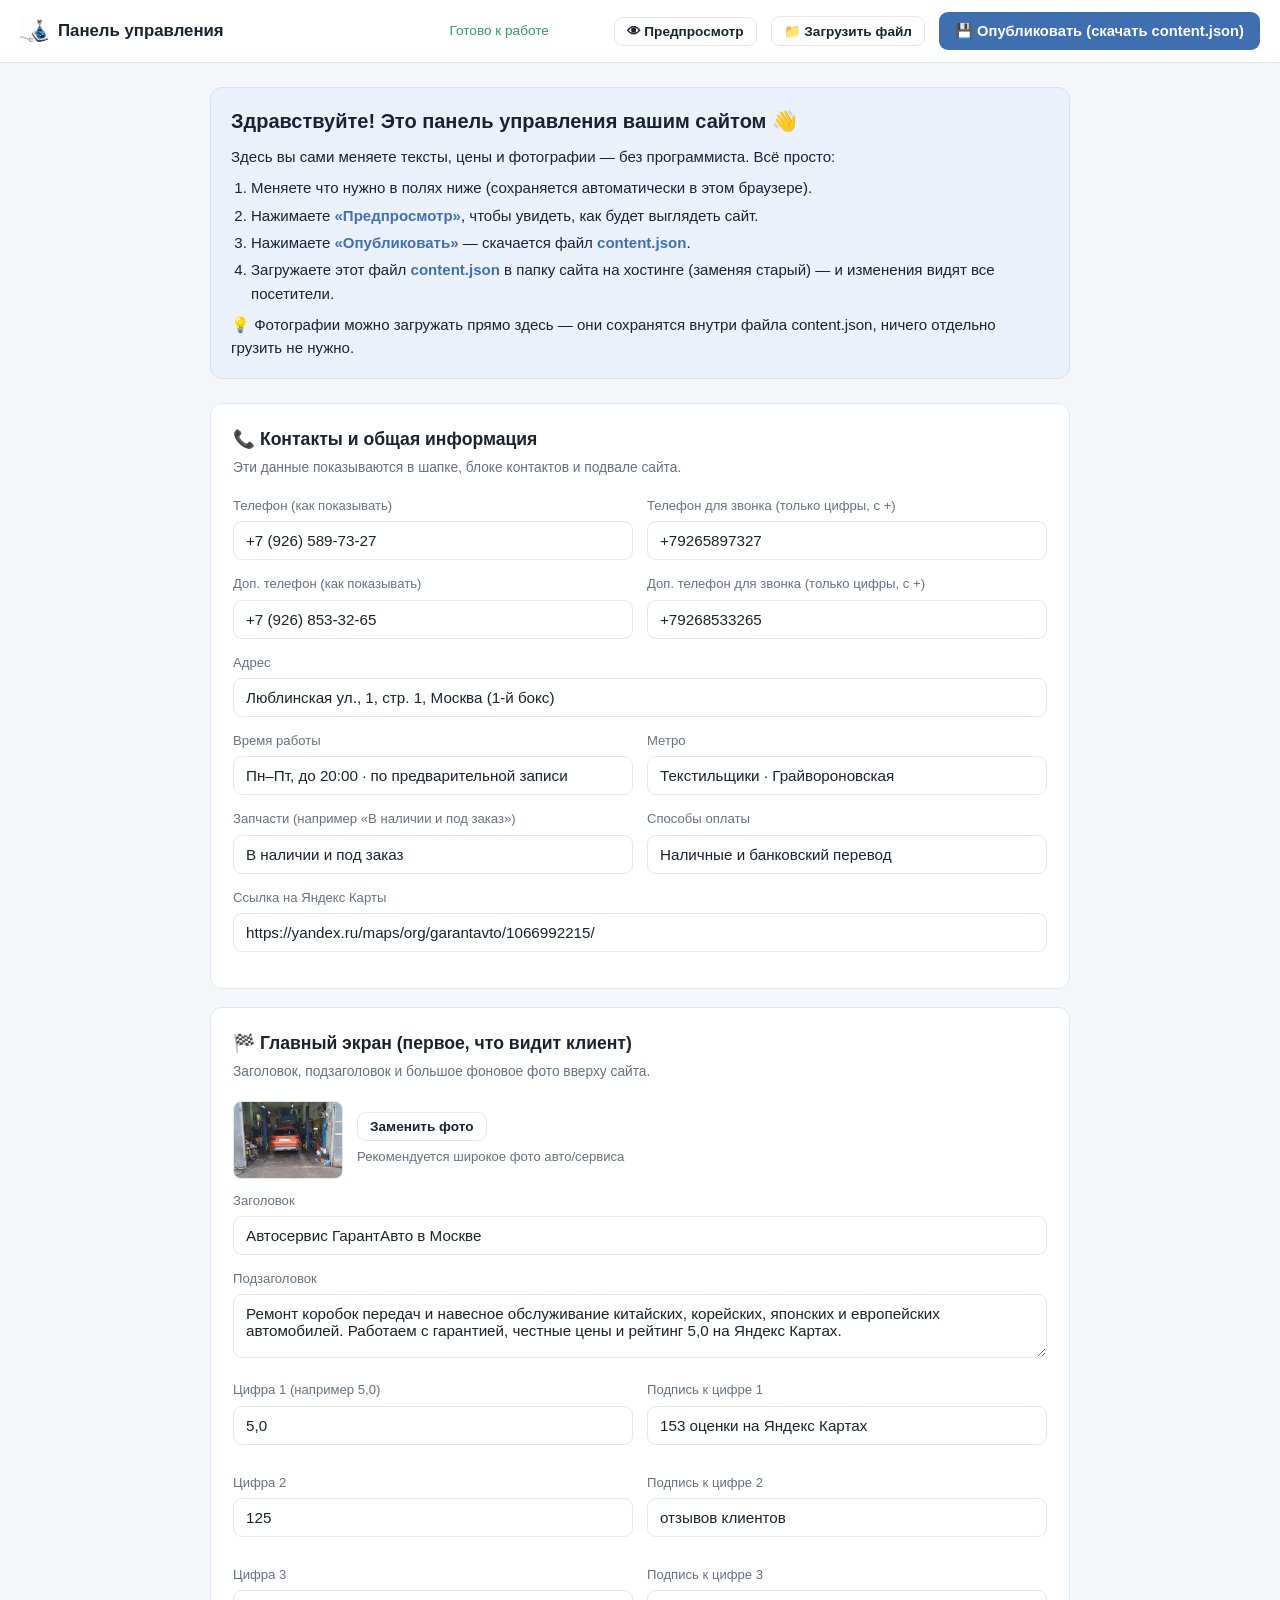
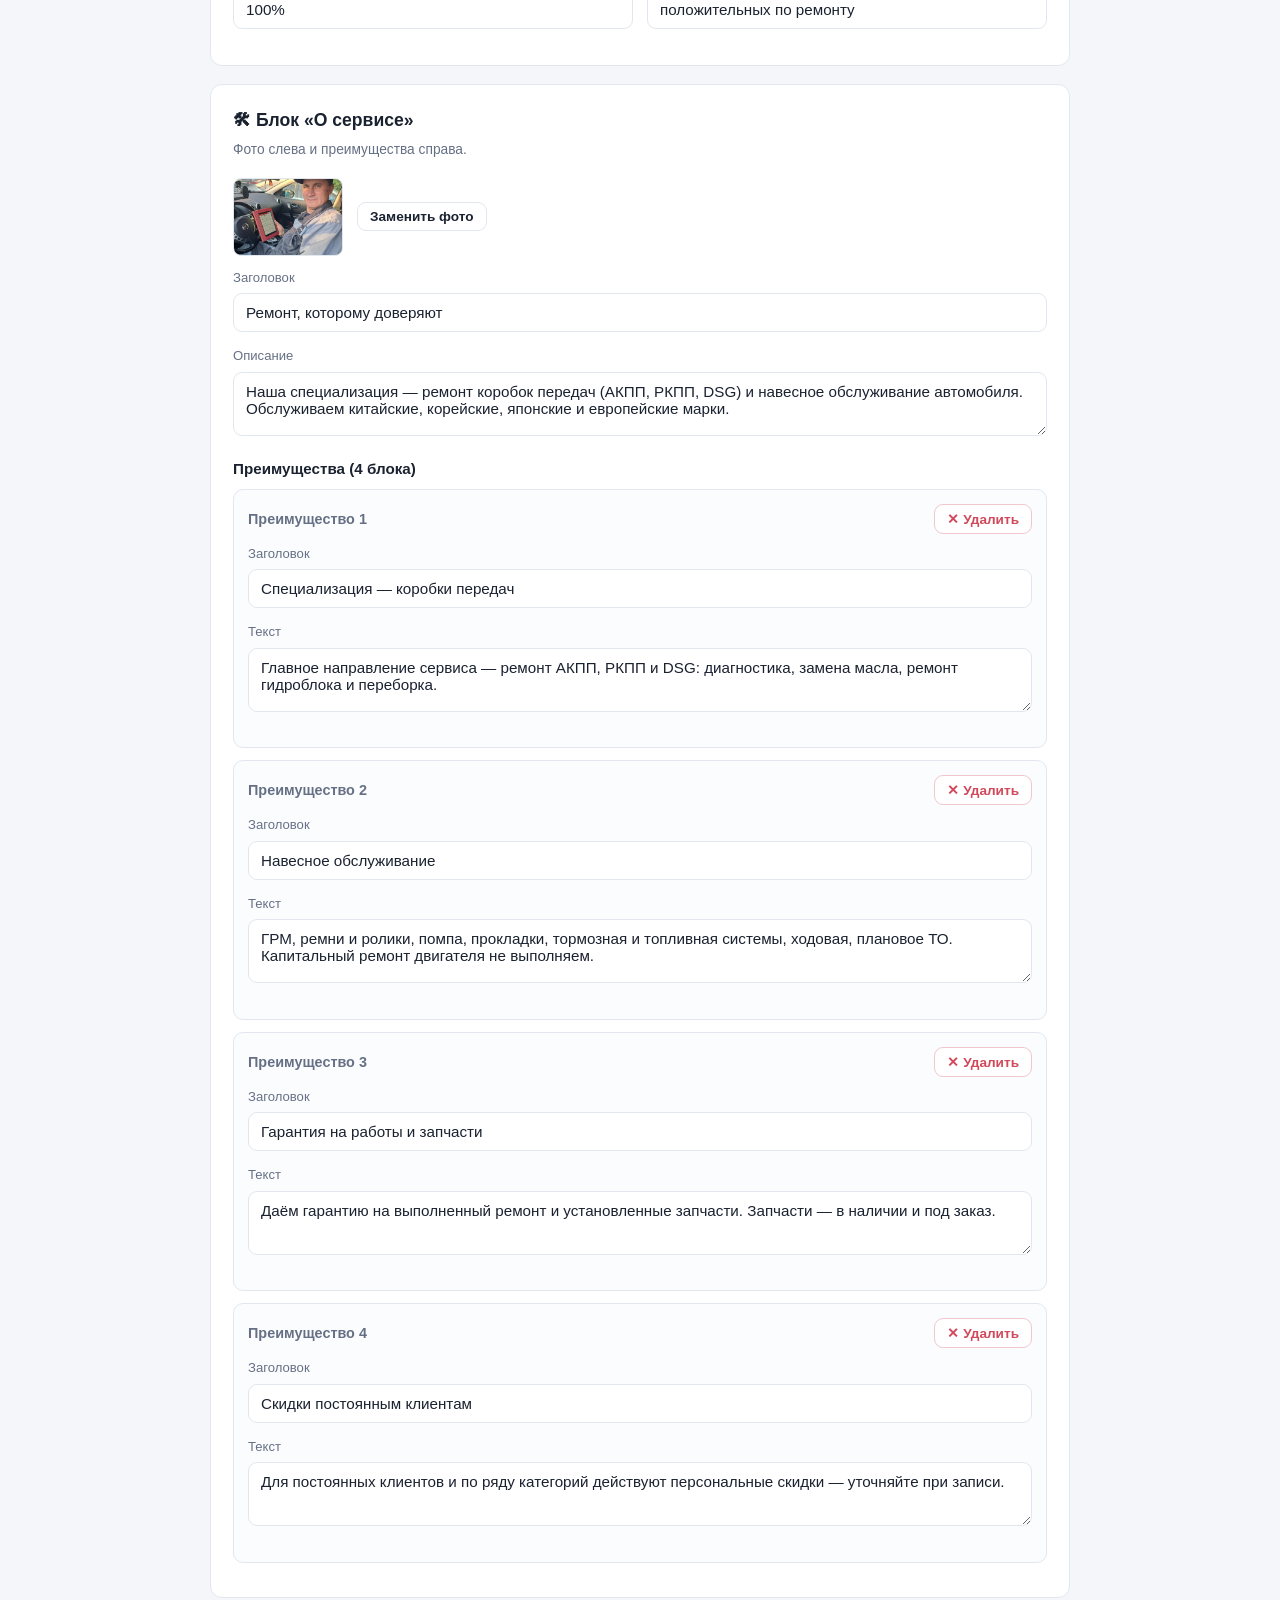
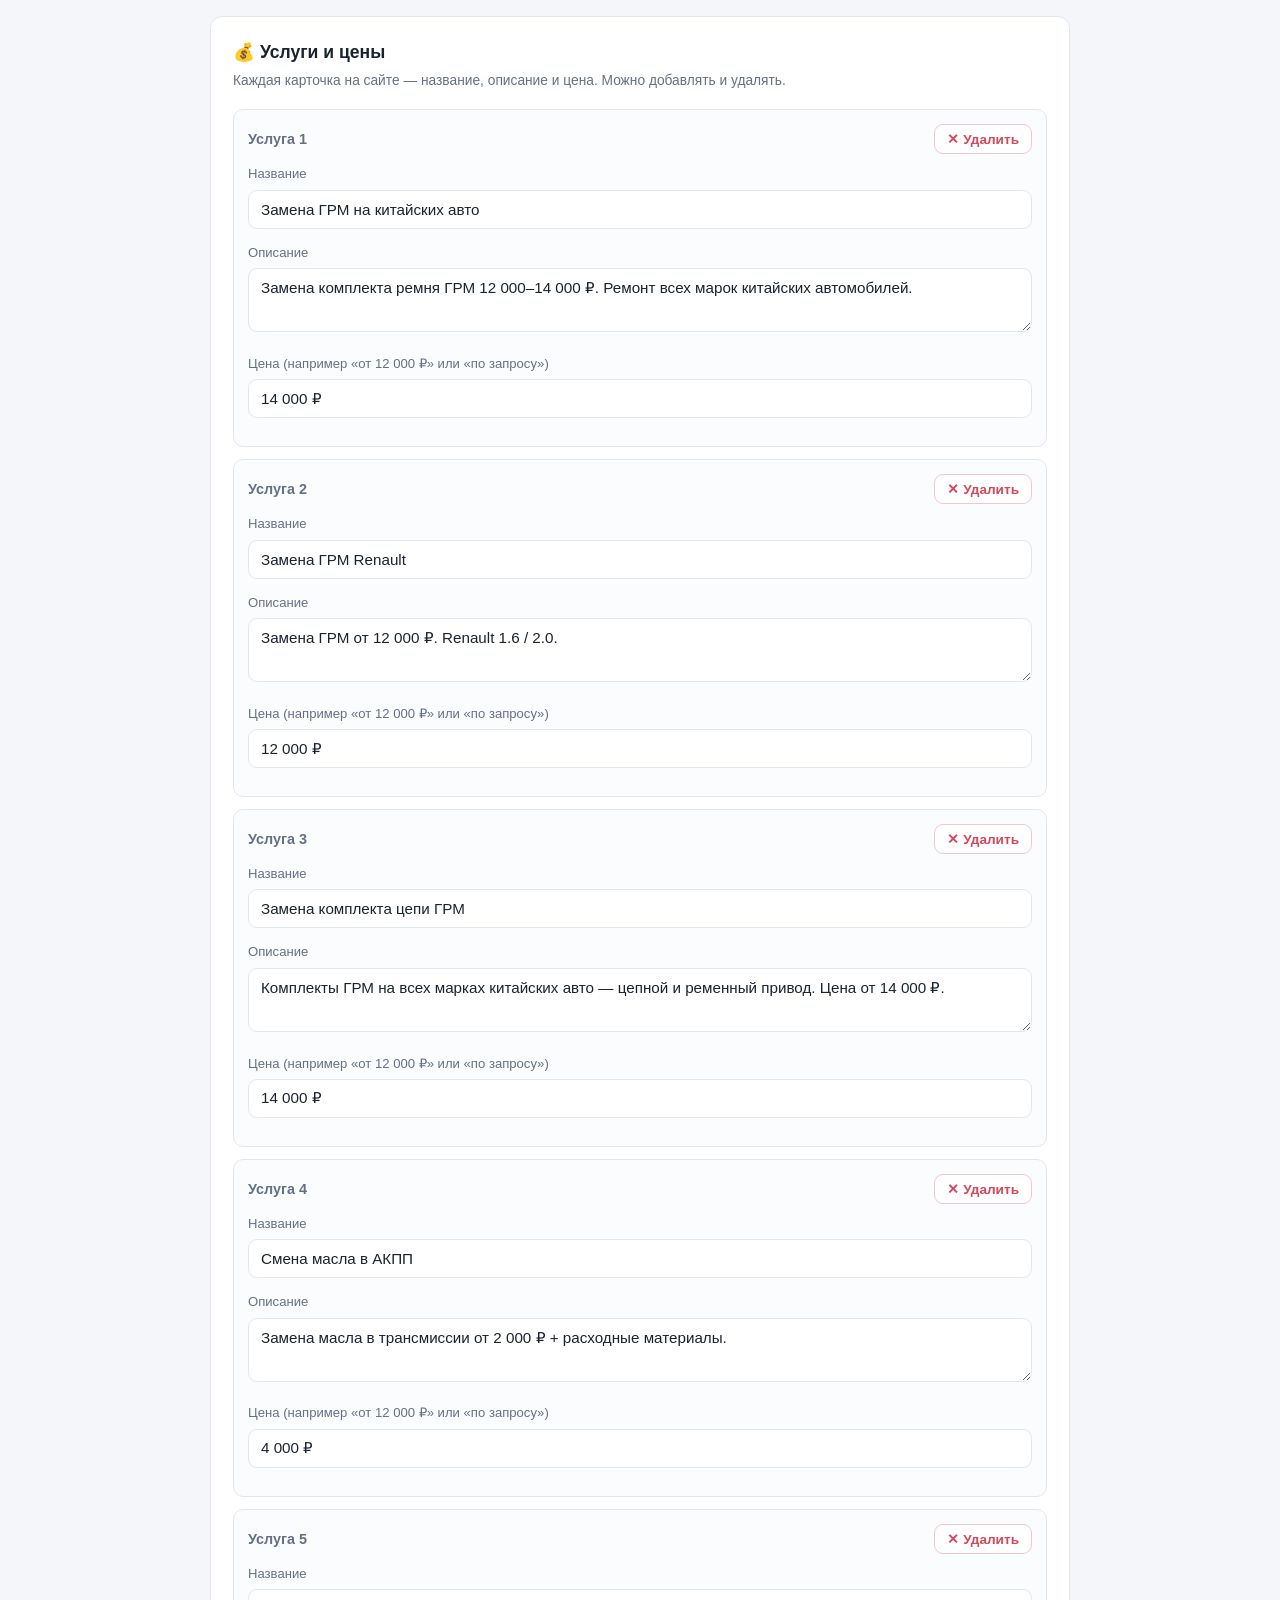
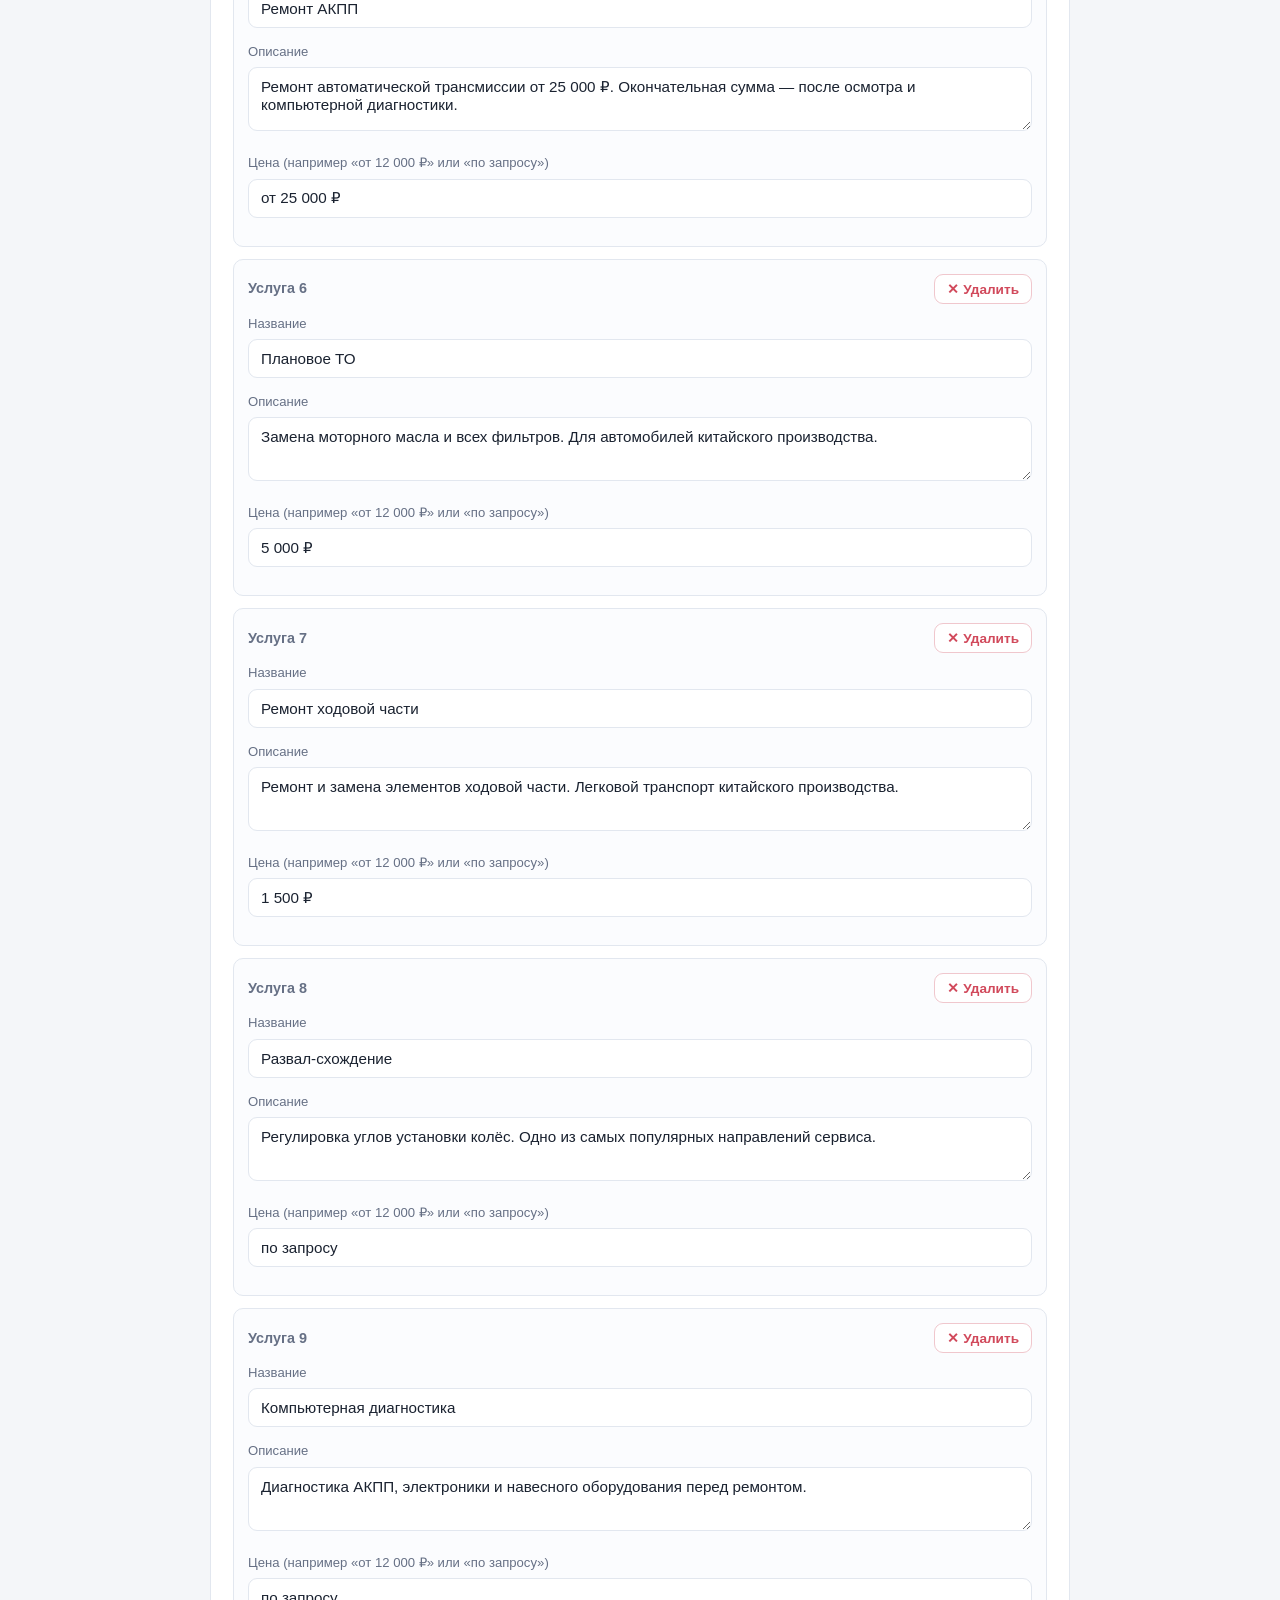
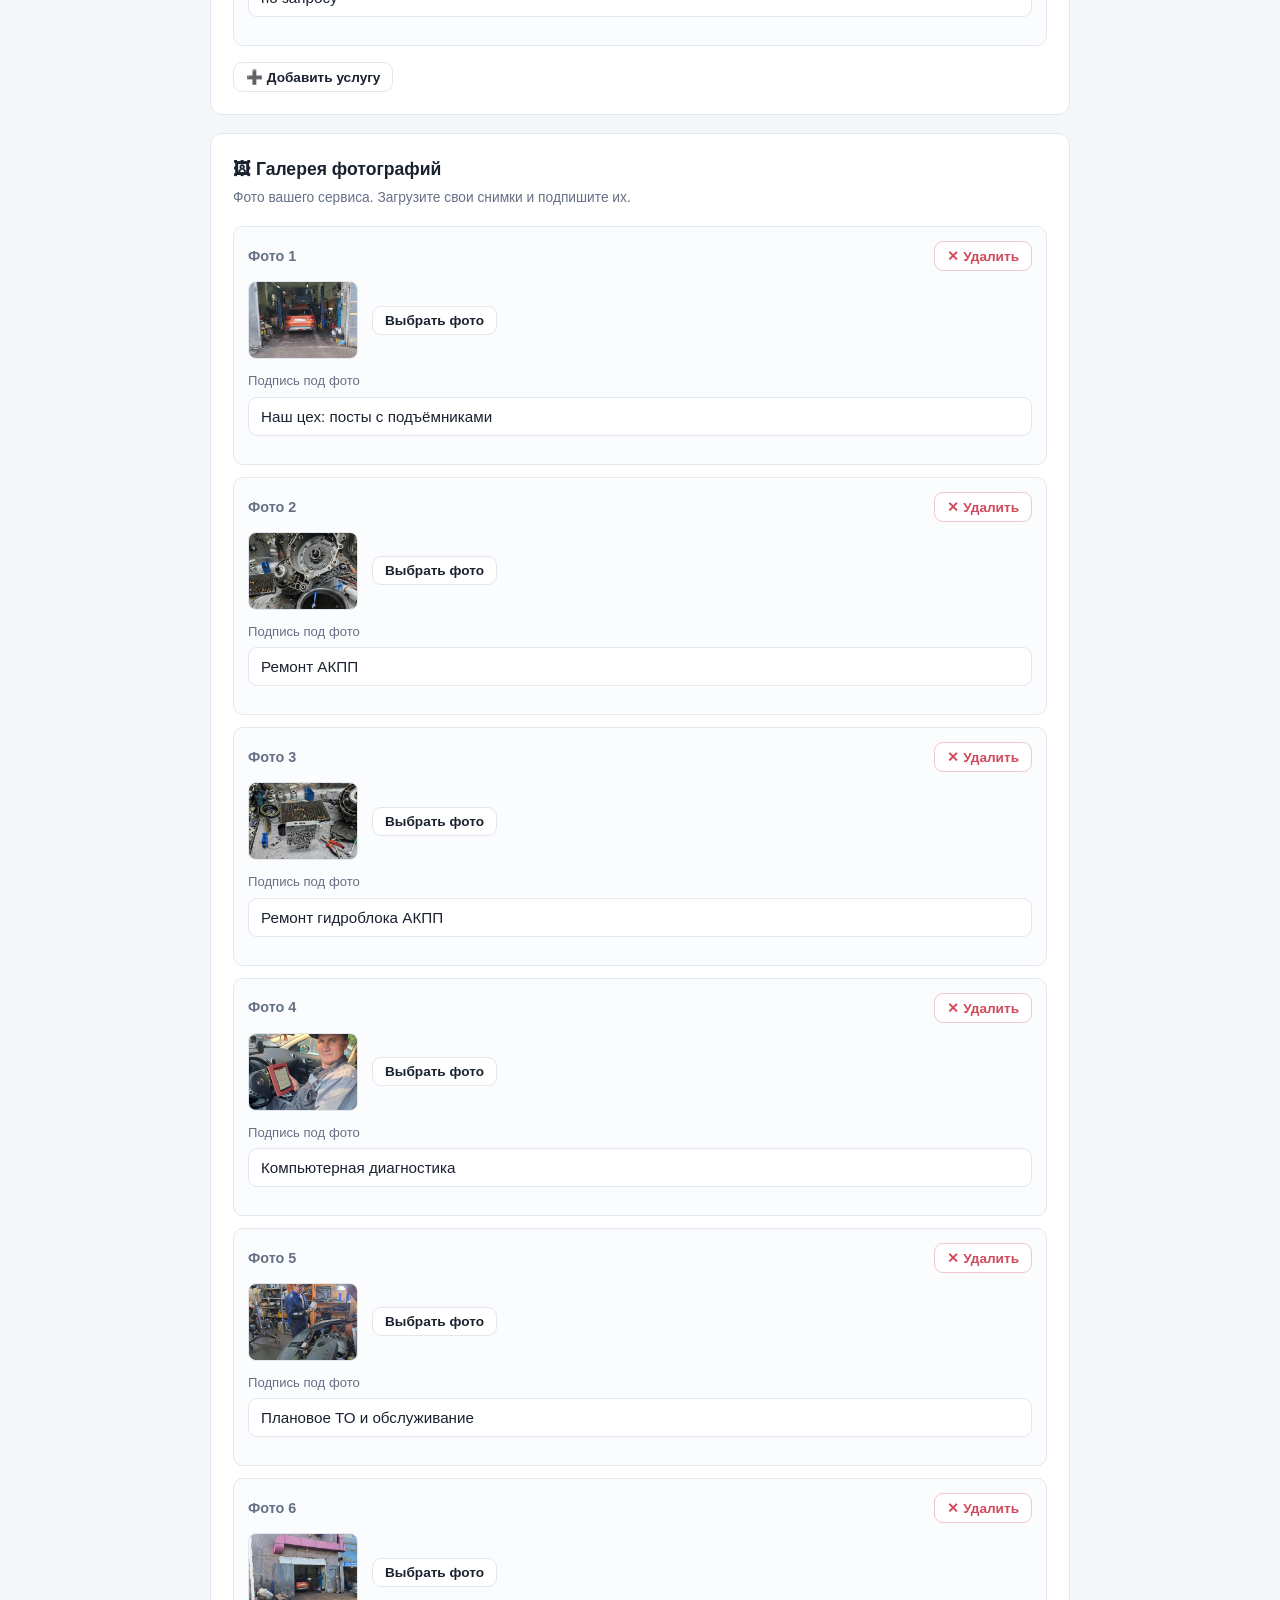
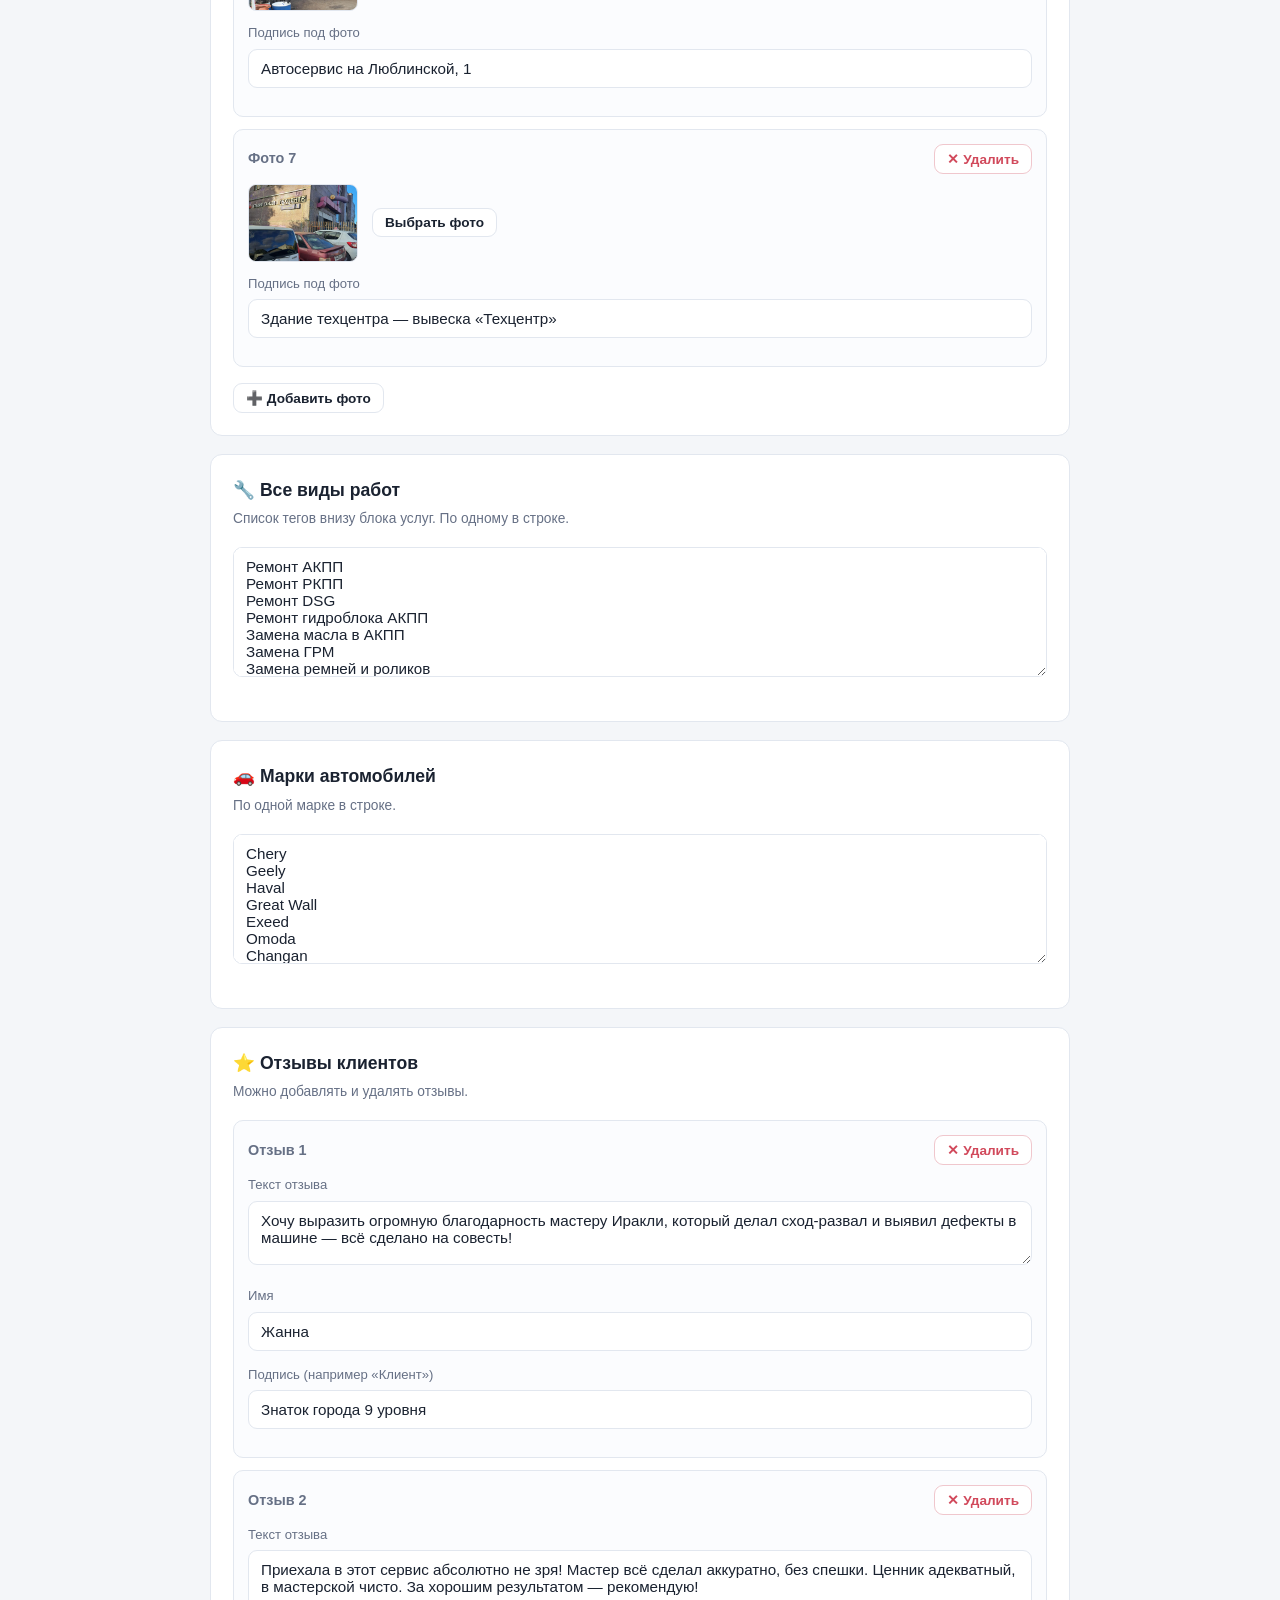
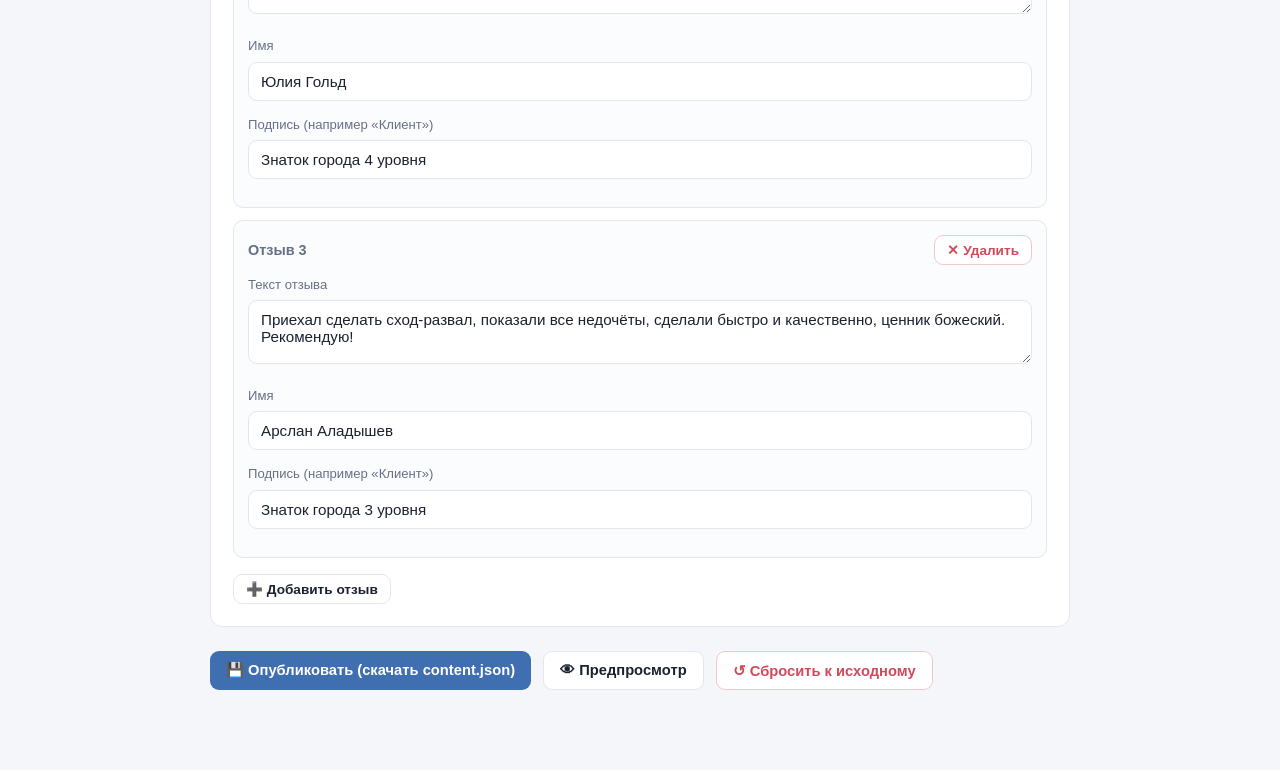
==== admin.html @ 969d85f8 "Initial release: ГарантАвто auto service website Static site for ГарантАвто (Moscow, Люблинская 1). " ====
<!DOCTYPE html>
<html lang="ru">
<head>
  <meta charset="UTF-8" />
  <meta name="viewport" content="width=device-width, initial-scale=1.0" />
  <meta http-equiv="Content-Security-Policy" content="default-src 'self'; img-src 'self' data:; style-src 'self' https://fonts.googleapis.com 'unsafe-inline'; font-src 'self' https://fonts.gstatic.com; script-src 'self'; connect-src 'self'; base-uri 'self'; object-src 'none'" />
  <meta name="referrer" content="strict-origin-when-cross-origin" />
  <meta name="robots" content="noindex, nofollow" />
  <title>Панель управления сайтом — ГарантАвто</title>
  <link rel="icon" type="image/jpeg" href="assets/logo.jpg" />
  <link rel="preconnect" href="https://fonts.googleapis.com" />
  <link rel="preconnect" href="https://fonts.gstatic.com" crossorigin />
  <link href="https://fonts.googleapis.com/css2?family=Inter:wght@400;500;600;700;800&display=swap" rel="stylesheet" />
  <style>
    :root {
      --bg: #f4f6f9; --panel: #ffffff; --line: #e2e7ef; --text: #1a2230;
      --dim: #667085; --accent: #3f6fb0; --accent-hov: #345c93; --green: #2f9e5c;
      --red: #d1495b; --radius: 12px; --font: "Inter", -apple-system, sans-serif;
    }
    * { box-sizing: border-box; margin: 0; padding: 0; }
    body { font-family: var(--font); background: var(--bg); color: var(--text); line-height: 1.55; }
    a { color: var(--accent); }

    /* Верхняя панель */
    .topbar {
      position: sticky; top: 0; z-index: 50; background: #fff; border-bottom: 1px solid var(--line);
      padding: 12px 20px; display: flex; align-items: center; gap: 14px; flex-wrap: wrap;
    }
    .topbar .brand { font-weight: 800; font-size: 1.05rem; display: flex; align-items: center; gap: 8px; margin-right: auto; }
    .topbar .brand .m { width: 30px; height: 30px; border-radius: 8px; background: var(--accent); color: #fff; display: grid; place-items: center; font-size: 0.8rem; font-weight: 800; }
    .status { font-size: 0.85rem; color: var(--dim); min-width: 150px; }
    .status.saved { color: var(--green); }

    .btn { border: none; border-radius: 9px; padding: 10px 16px; font-weight: 600; font-size: 0.92rem; cursor: pointer; font-family: var(--font); transition: all .15s; }
    .btn-primary { background: var(--accent); color: #fff; }
    .btn-primary:hover { background: var(--accent-hov); }
    .btn-line { background: #fff; border: 1px solid var(--line); color: var(--text); }
    .btn-line:hover { border-color: var(--accent); color: var(--accent); }
    .btn-danger { background: #fff; border: 1px solid #f0c7cd; color: var(--red); }
    .btn-danger:hover { background: #fdeef0; }
    .btn-sm { padding: 6px 12px; font-size: 0.85rem; }

    .wrap { max-width: 900px; margin: 0 auto; padding: 24px 20px 80px; }

    .hello { background: #eaf1fb; border: 1px solid #d3e2f7; border-radius: var(--radius); padding: 18px 20px; margin-bottom: 24px; font-size: 0.94rem; }
    .hello h1 { font-size: 1.25rem; margin-bottom: 8px; }
    .hello ol { margin: 8px 0 0 20px; } .hello li { margin-bottom: 4px; }
    .hello b { color: var(--accent); }

    .card { background: var(--panel); border: 1px solid var(--line); border-radius: var(--radius); padding: 22px; margin-bottom: 18px; }
    .card > h2 { font-size: 1.1rem; margin-bottom: 4px; display: flex; align-items: center; gap: 8px; }
    .card > .hint { color: var(--dim); font-size: 0.86rem; margin-bottom: 18px; }

    .grid2 { display: grid; grid-template-columns: 1fr 1fr; gap: 14px; }
    @media (max-width: 640px) { .grid2 { grid-template-columns: 1fr; } .topbar .status { min-width: 0; width: 100%; order: 5; } }

    label.f { display: block; margin-bottom: 14px; }
    label.f > span { display: block; font-size: 0.82rem; color: var(--dim); margin-bottom: 5px; font-weight: 500; }
    input[type=text], input[type=tel], input[type=url], textarea {
      width: 100%; padding: 10px 12px; border: 1px solid var(--line); border-radius: 9px;
      font-family: var(--font); font-size: 0.95rem; color: var(--text); background: #fff;
    }
    input:focus, textarea:focus { outline: none; border-color: var(--accent); }
    textarea { resize: vertical; min-height: 64px; }

    .row-item { border: 1px solid var(--line); border-radius: 10px; padding: 14px; margin-bottom: 12px; background: #fbfcfe; }
    .row-item .row-head { display: flex; justify-content: space-between; align-items: center; margin-bottom: 10px; }
    .row-item .row-head b { font-size: 0.9rem; color: var(--dim); }

    .img-field { display: flex; gap: 14px; align-items: center; margin-bottom: 12px; }
    .img-prev { width: 110px; height: 78px; border-radius: 8px; object-fit: cover; border: 1px solid var(--line); background: #eef1f6; flex-shrink: 0; }
    .img-field .file-btn { position: relative; overflow: hidden; }
    .img-field input[type=file] { position: absolute; inset: 0; opacity: 0; cursor: pointer; }

    .add-btn { margin-top: 4px; }
    .chips-hint { font-size: 0.82rem; color: var(--dim); margin-top: 6px; }
    .save-toast {
      position: fixed; bottom: 20px; left: 50%; transform: translateX(-50%) translateY(20px);
      background: var(--text); color: #fff; padding: 12px 22px; border-radius: 10px; font-size: 0.9rem;
      opacity: 0; pointer-events: none; transition: all .25s; z-index: 100;
    }
    .save-toast.show { opacity: 1; transform: translateX(-50%) translateY(0); }
  </style>
</head>
<body>
  <div class="topbar">
    <div class="brand"><img class="m" src="assets/logo.jpg" alt="ГарантАвто" style="object-fit:cover;background:#fff" /> Панель управления</div>
    <div class="status" id="status">Загрузка…</div>
    <button class="btn btn-line btn-sm" id="btnPreview">👁 Предпросмотр</button>
    <button class="btn btn-line btn-sm" id="btnImport">📁 Загрузить файл</button>
    <input type="file" id="importFile" accept="application/json,.json" hidden />
    <button class="btn btn-primary" id="btnPublish">💾 Опубликовать (скачать content.json)</button>
  </div>

  <div class="wrap">
    <div class="hello">
      <h1>Здравствуйте! Это панель управления вашим сайтом 👋</h1>
      <p>Здесь вы сами меняете тексты, цены и фотографии — без программиста. Всё просто:</p>
      <ol>
        <li>Меняете что нужно в полях ниже (сохраняется автоматически в этом браузере).</li>
        <li>Нажимаете <b>«Предпросмотр»</b>, чтобы увидеть, как будет выглядеть сайт.</li>
        <li>Нажимаете <b>«Опубликовать»</b> — скачается файл <b>content.json</b>.</li>
        <li>Загружаете этот файл <b>content.json</b> в папку сайта на хостинге (заменяя старый) — и изменения видят все посетители.</li>
      </ol>
      <p style="margin-top:8px">💡 Фотографии можно загружать прямо здесь — они сохранятся внутри файла content.json, ничего отдельно грузить не нужно.</p>
    </div>

    <!-- Контакты -->
    <div class="card">
      <h2>📞 Контакты и общая информация</h2>
      <p class="hint">Эти данные показываются в шапке, блоке контактов и подвале сайта.</p>
      <div class="grid2">
        <label class="f"><span>Телефон (как показывать)</span><input type="text" data-path="business.phone" /></label>
        <label class="f"><span>Телефон для звонка (только цифры, с +)</span><input type="tel" data-path="business.phoneRaw" /></label>
      </div>
      <div class="grid2">
        <label class="f"><span>Доп. телефон (как показывать)</span><input type="text" data-path="business.phone2" /></label>
        <label class="f"><span>Доп. телефон для звонка (только цифры, с +)</span><input type="tel" data-path="business.phone2Raw" /></label>
      </div>
      <label class="f"><span>Адрес</span><input type="text" data-path="business.address" /></label>
      <div class="grid2">
        <label class="f"><span>Время работы</span><input type="text" data-path="business.hours" /></label>
        <label class="f"><span>Метро</span><input type="text" data-path="business.metro" /></label>
      </div>
      <div class="grid2">
        <label class="f"><span>Запчасти (например «В наличии и под заказ»)</span><input type="text" data-path="business.parts" /></label>
        <label class="f"><span>Способы оплаты</span><input type="text" data-path="business.payment" /></label>
      </div>
      <label class="f"><span>Ссылка на Яндекс Карты</span><input type="url" data-path="business.yandexUrl" /></label>
    </div>

    <!-- Главный экран -->
    <div class="card">
      <h2>🏁 Главный экран (первое, что видит клиент)</h2>
      <p class="hint">Заголовок, подзаголовок и большое фоновое фото вверху сайта.</p>
      <div class="img-field">
        <img class="img-prev" id="prev_hero" alt="фон" />
        <div>
          <button class="btn btn-line btn-sm file-btn">Заменить фото
            <input type="file" accept="image/*" data-img="hero.image" />
          </button>
          <div class="chips-hint">Рекомендуется широкое фото авто/сервиса</div>
        </div>
      </div>
      <label class="f"><span>Заголовок</span><input type="text" data-path="hero.title" /></label>
      <label class="f"><span>Подзаголовок</span><textarea data-path="hero.lead"></textarea></label>
      <div class="grid2">
        <label class="f"><span>Цифра 1 (например 5,0)</span><input type="text" data-path="hero.stat1num" /></label>
        <label class="f"><span>Подпись к цифре 1</span><input type="text" data-path="hero.stat1lbl" /></label>
        <label class="f"><span>Цифра 2</span><input type="text" data-path="hero.stat2num" /></label>
        <label class="f"><span>Подпись к цифре 2</span><input type="text" data-path="hero.stat2lbl" /></label>
        <label class="f"><span>Цифра 3</span><input type="text" data-path="hero.stat3num" /></label>
        <label class="f"><span>Подпись к цифре 3</span><input type="text" data-path="hero.stat3lbl" /></label>
      </div>
    </div>

    <!-- О сервисе -->
    <div class="card">
      <h2>🛠 Блок «О сервисе»</h2>
      <p class="hint">Фото слева и преимущества справа.</p>
      <div class="img-field">
        <img class="img-prev" id="prev_about" alt="о сервисе" />
        <div>
          <button class="btn btn-line btn-sm file-btn">Заменить фото
            <input type="file" accept="image/*" data-img="about.image" />
          </button>
        </div>
      </div>
      <label class="f"><span>Заголовок</span><input type="text" data-path="about.title" /></label>
      <label class="f"><span>Описание</span><textarea data-path="about.subtitle"></textarea></label>
      <h3 style="font-size:0.95rem;margin:14px 0 8px">Преимущества (4 блока)</h3>
      <div id="featuresList"></div>
    </div>

    <!-- Услуги и цены -->
    <div class="card">
      <h2>💰 Услуги и цены</h2>
      <p class="hint">Каждая карточка на сайте — название, описание и цена. Можно добавлять и удалять.</p>
      <div id="servicesList"></div>
      <button class="btn btn-line btn-sm add-btn" id="addService">➕ Добавить услугу</button>
    </div>

    <!-- Галерея -->
    <div class="card">
      <h2>🖼 Галерея фотографий</h2>
      <p class="hint">Фото вашего сервиса. Загрузите свои снимки и подпишите их.</p>
      <div id="galleryList"></div>
      <button class="btn btn-line btn-sm add-btn" id="addGallery">➕ Добавить фото</button>
    </div>

    <!-- Виды работ -->
    <div class="card">
      <h2>🔧 Все виды работ</h2>
      <p class="hint">Список тегов внизу блока услуг. По одному в строке.</p>
      <label class="f"><textarea id="worksArea" style="min-height:130px"></textarea></label>
    </div>

    <!-- Марки -->
    <div class="card">
      <h2>🚗 Марки автомобилей</h2>
      <p class="hint">По одной марке в строке.</p>
      <label class="f"><textarea id="brandsArea" style="min-height:130px"></textarea></label>
    </div>

    <!-- Отзывы -->
    <div class="card">
      <h2>⭐ Отзывы клиентов</h2>
      <p class="hint">Можно добавлять и удалять отзывы.</p>
      <div id="reviewsList"></div>
      <button class="btn btn-line btn-sm add-btn" id="addReview">➕ Добавить отзыв</button>
    </div>

    <div style="display:flex;gap:12px;flex-wrap:wrap;margin-top:24px">
      <button class="btn btn-primary" id="btnPublish2">💾 Опубликовать (скачать content.json)</button>
      <button class="btn btn-line" id="btnPreview2">👁 Предпросмотр</button>
      <button class="btn btn-danger" id="btnReset">↺ Сбросить к исходному</button>
    </div>
  </div>

  <div class="save-toast" id="toast">Сохранено</div>

  <script src="js/content.js"></script>
  <script src="js/admin.js"></script>
</body>
</html>
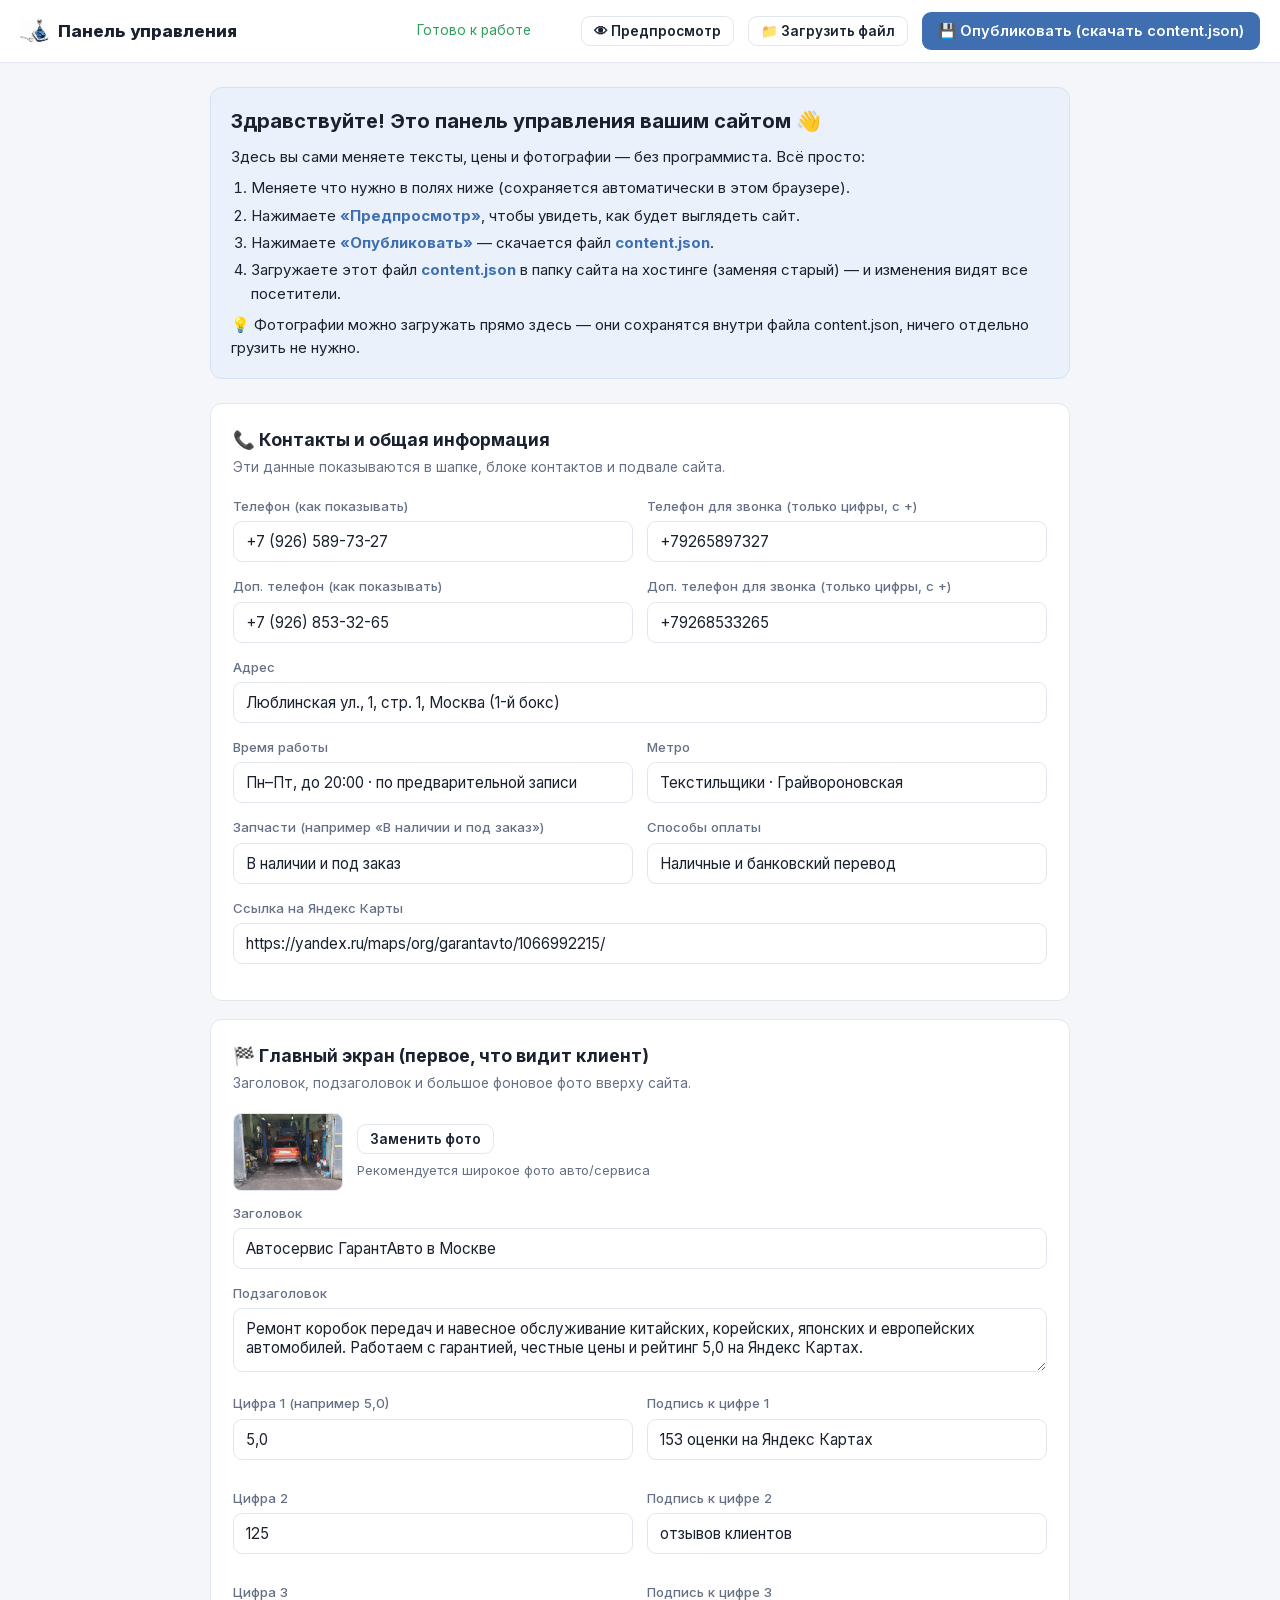
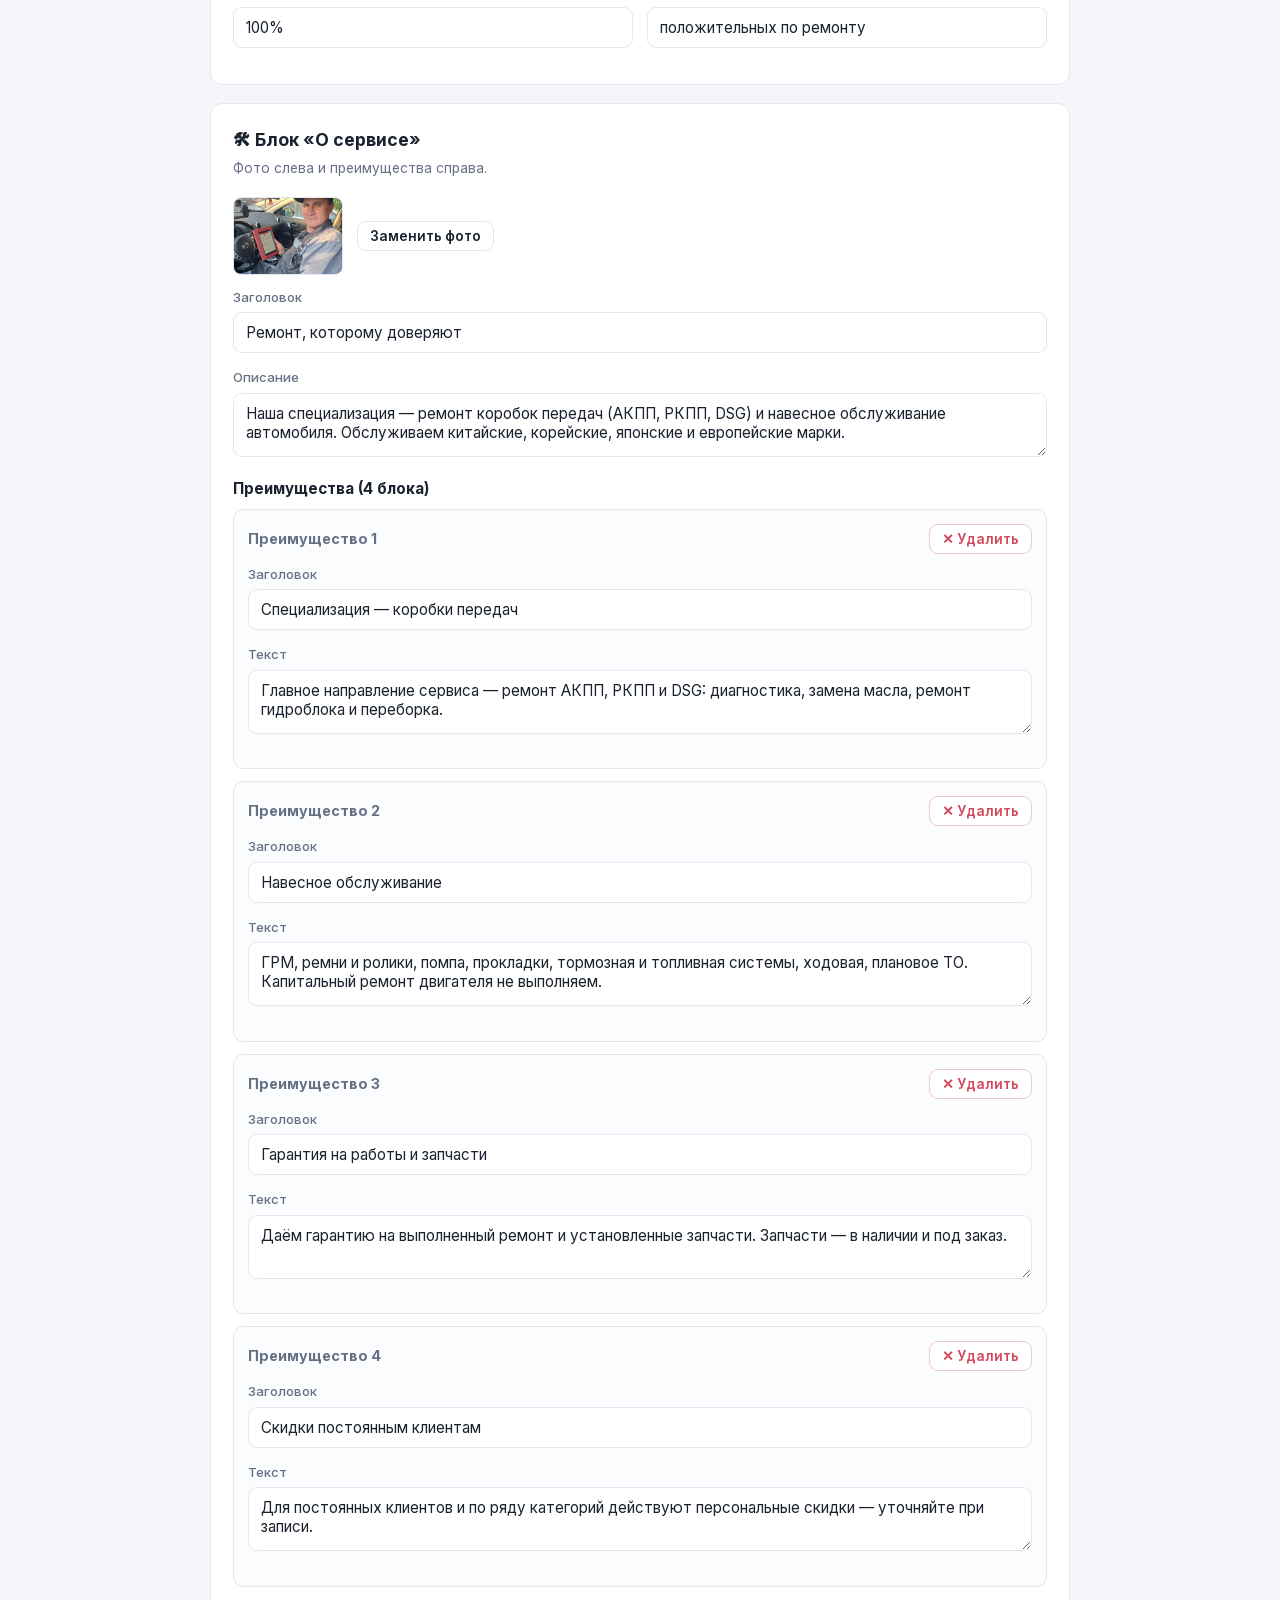
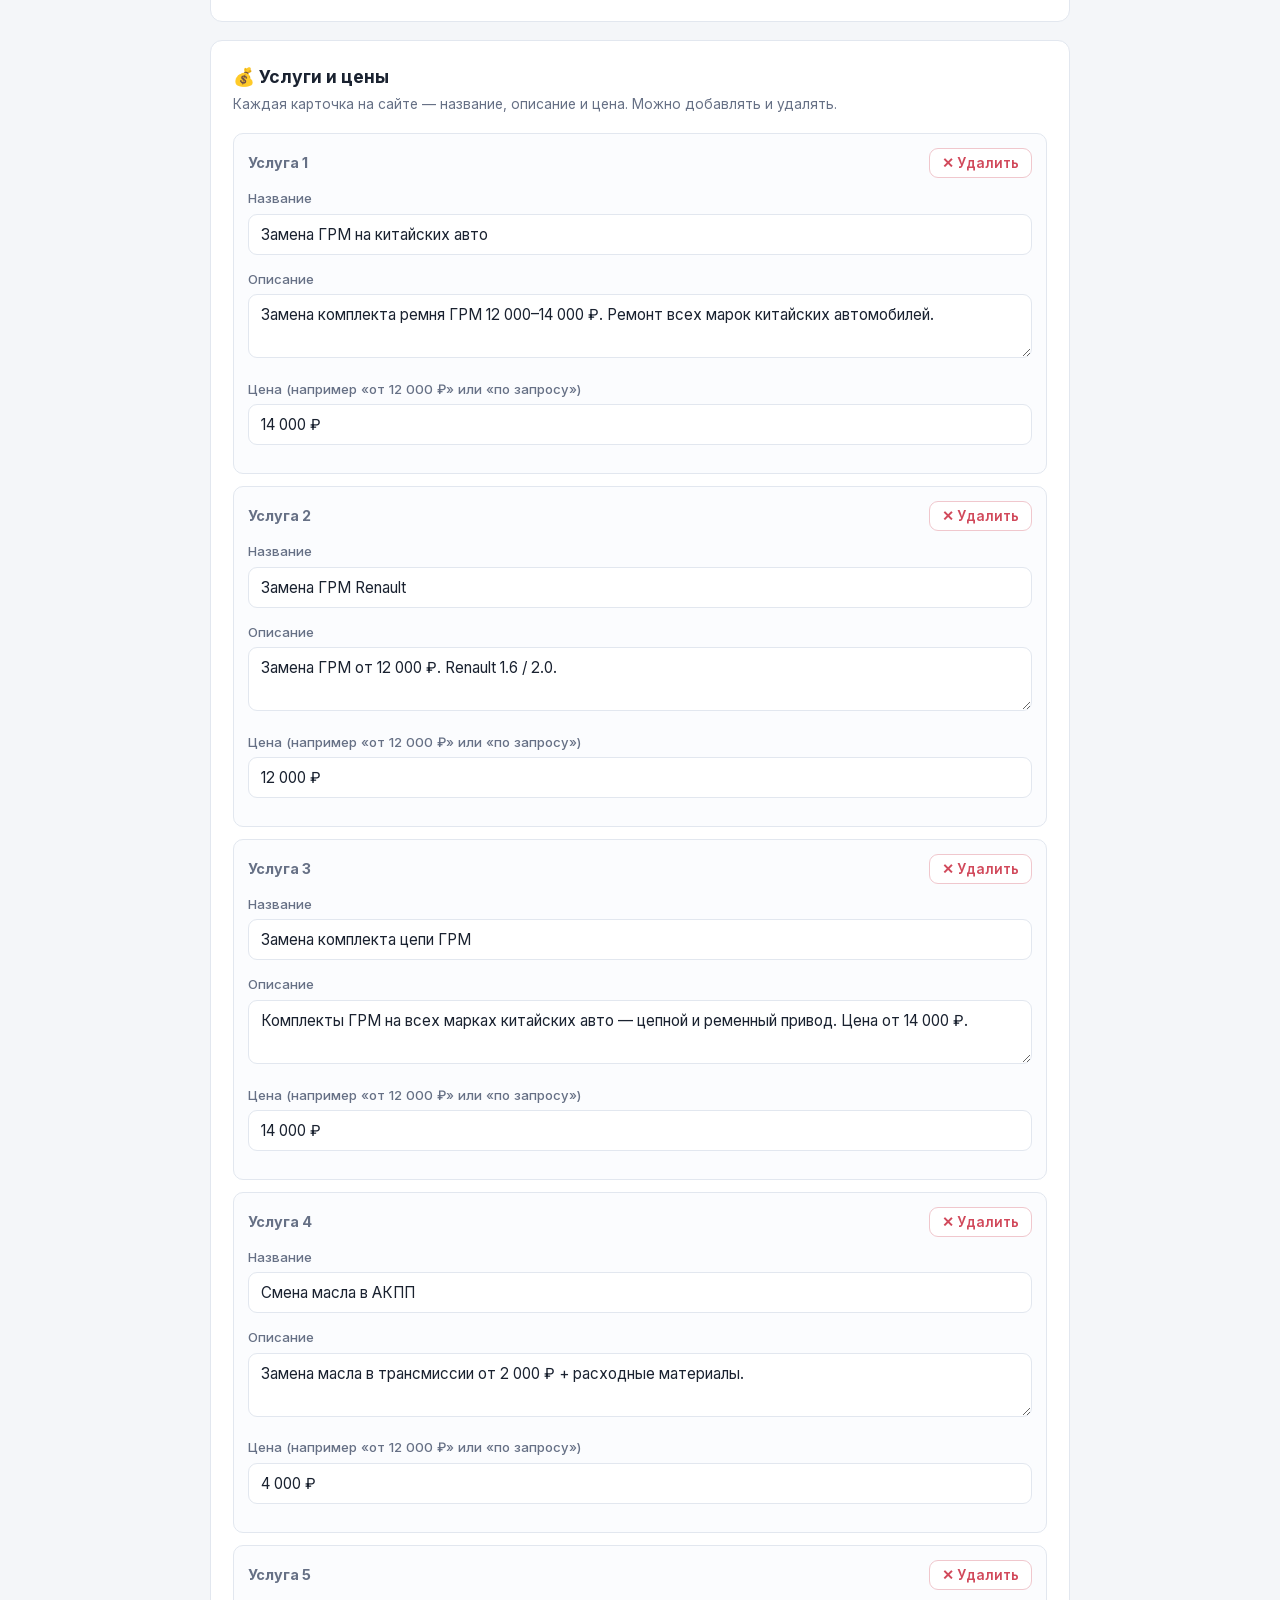
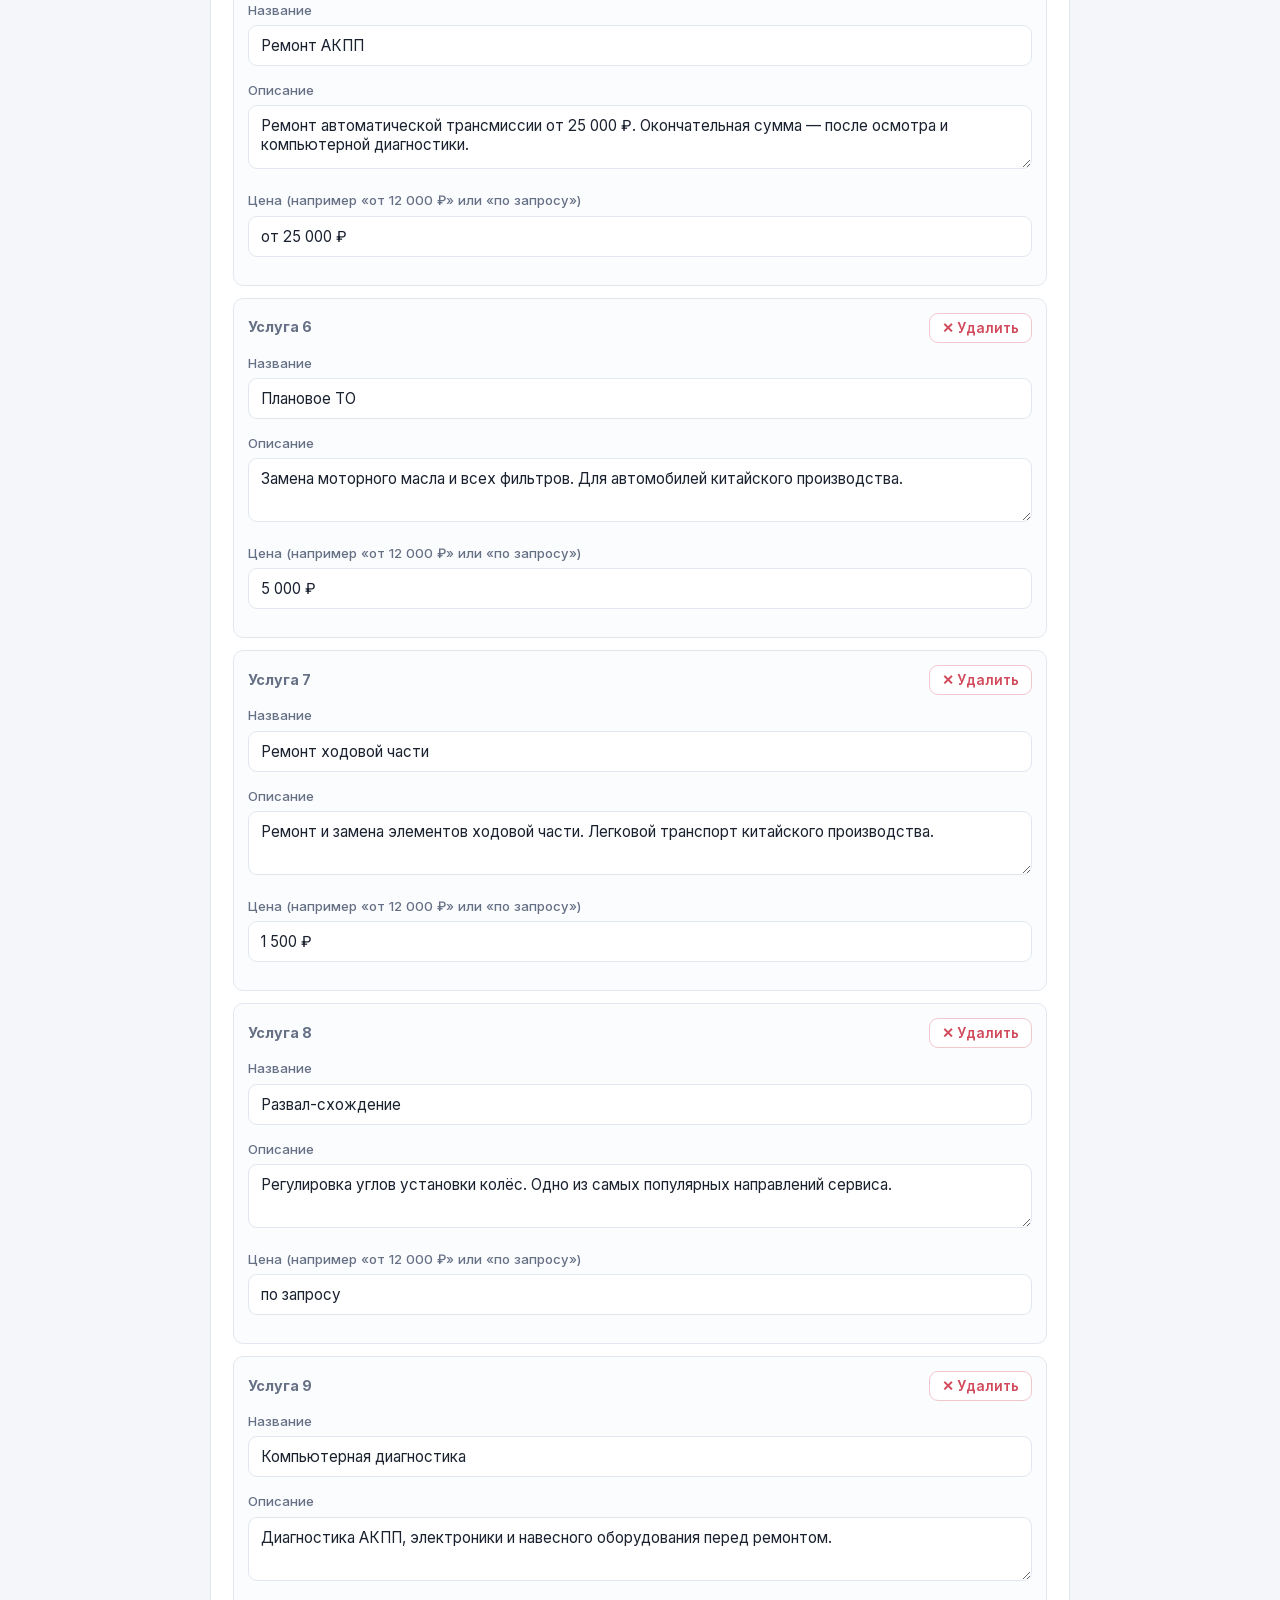
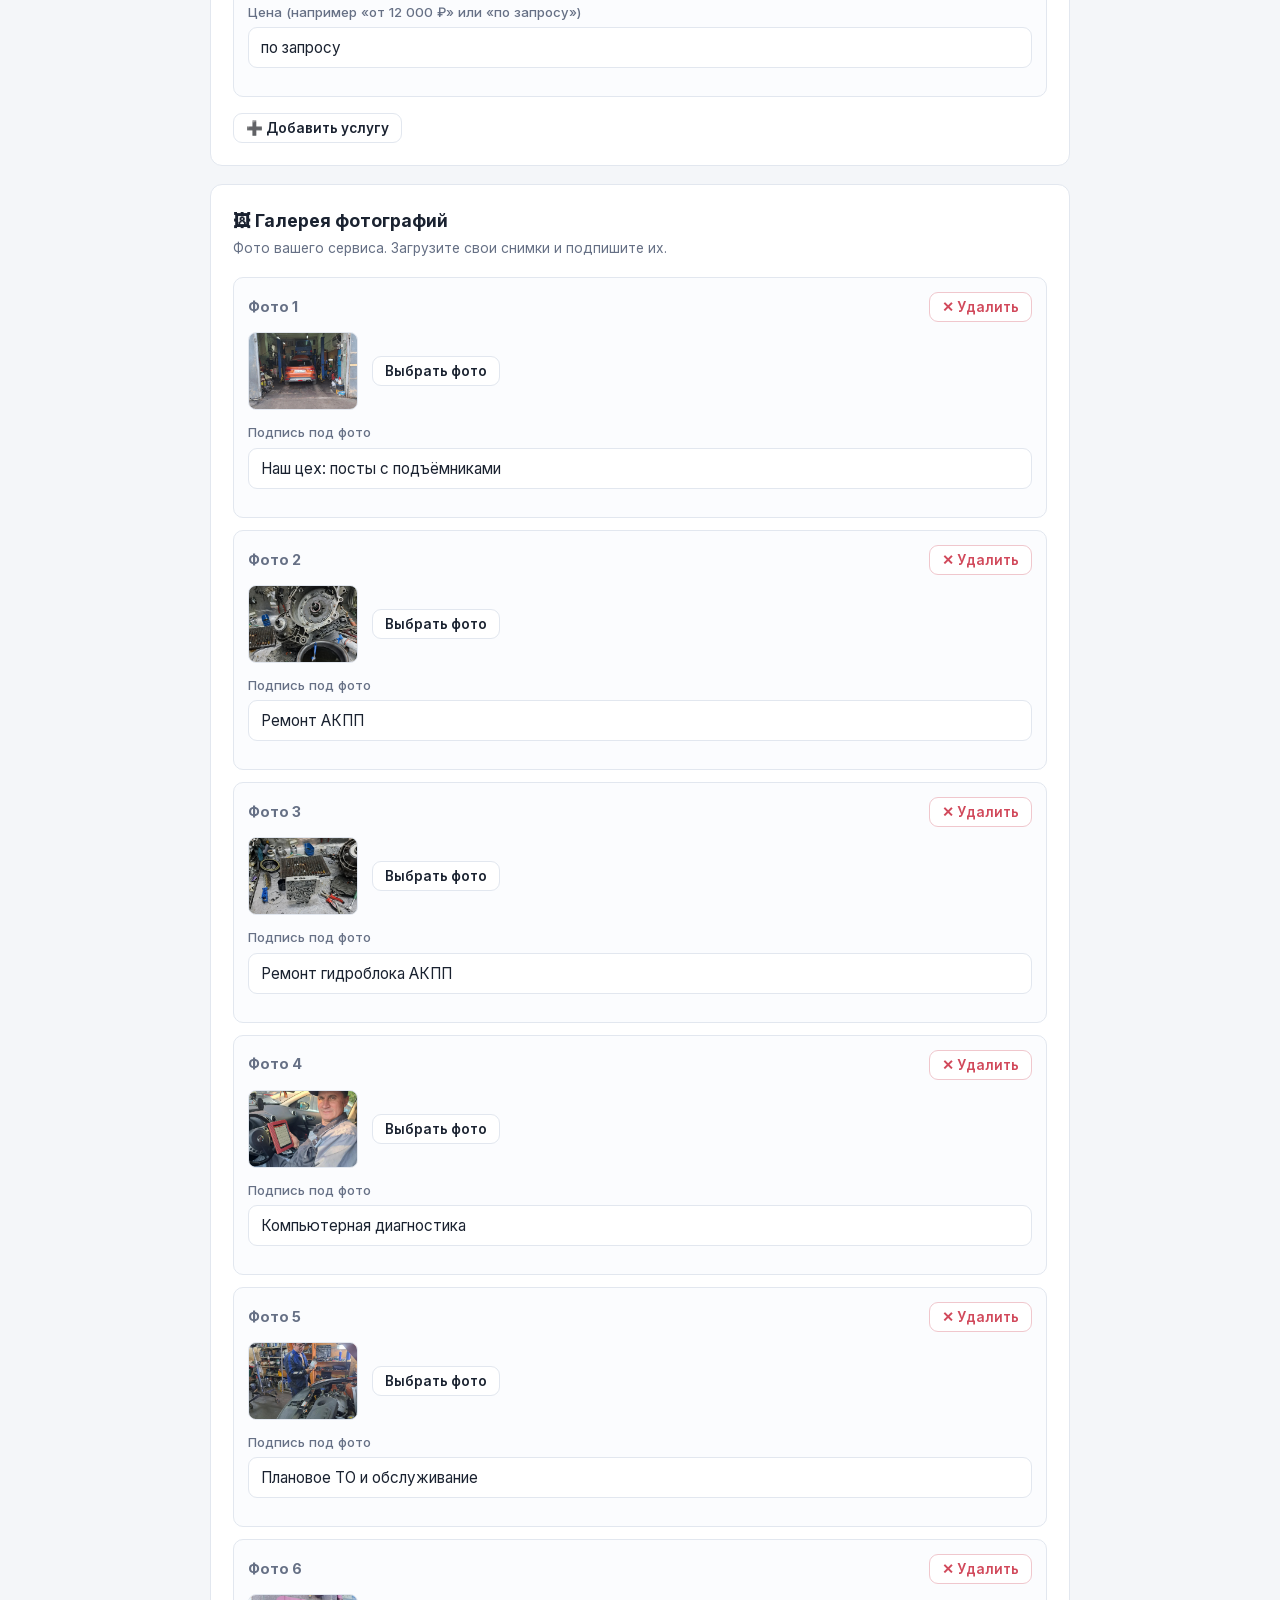
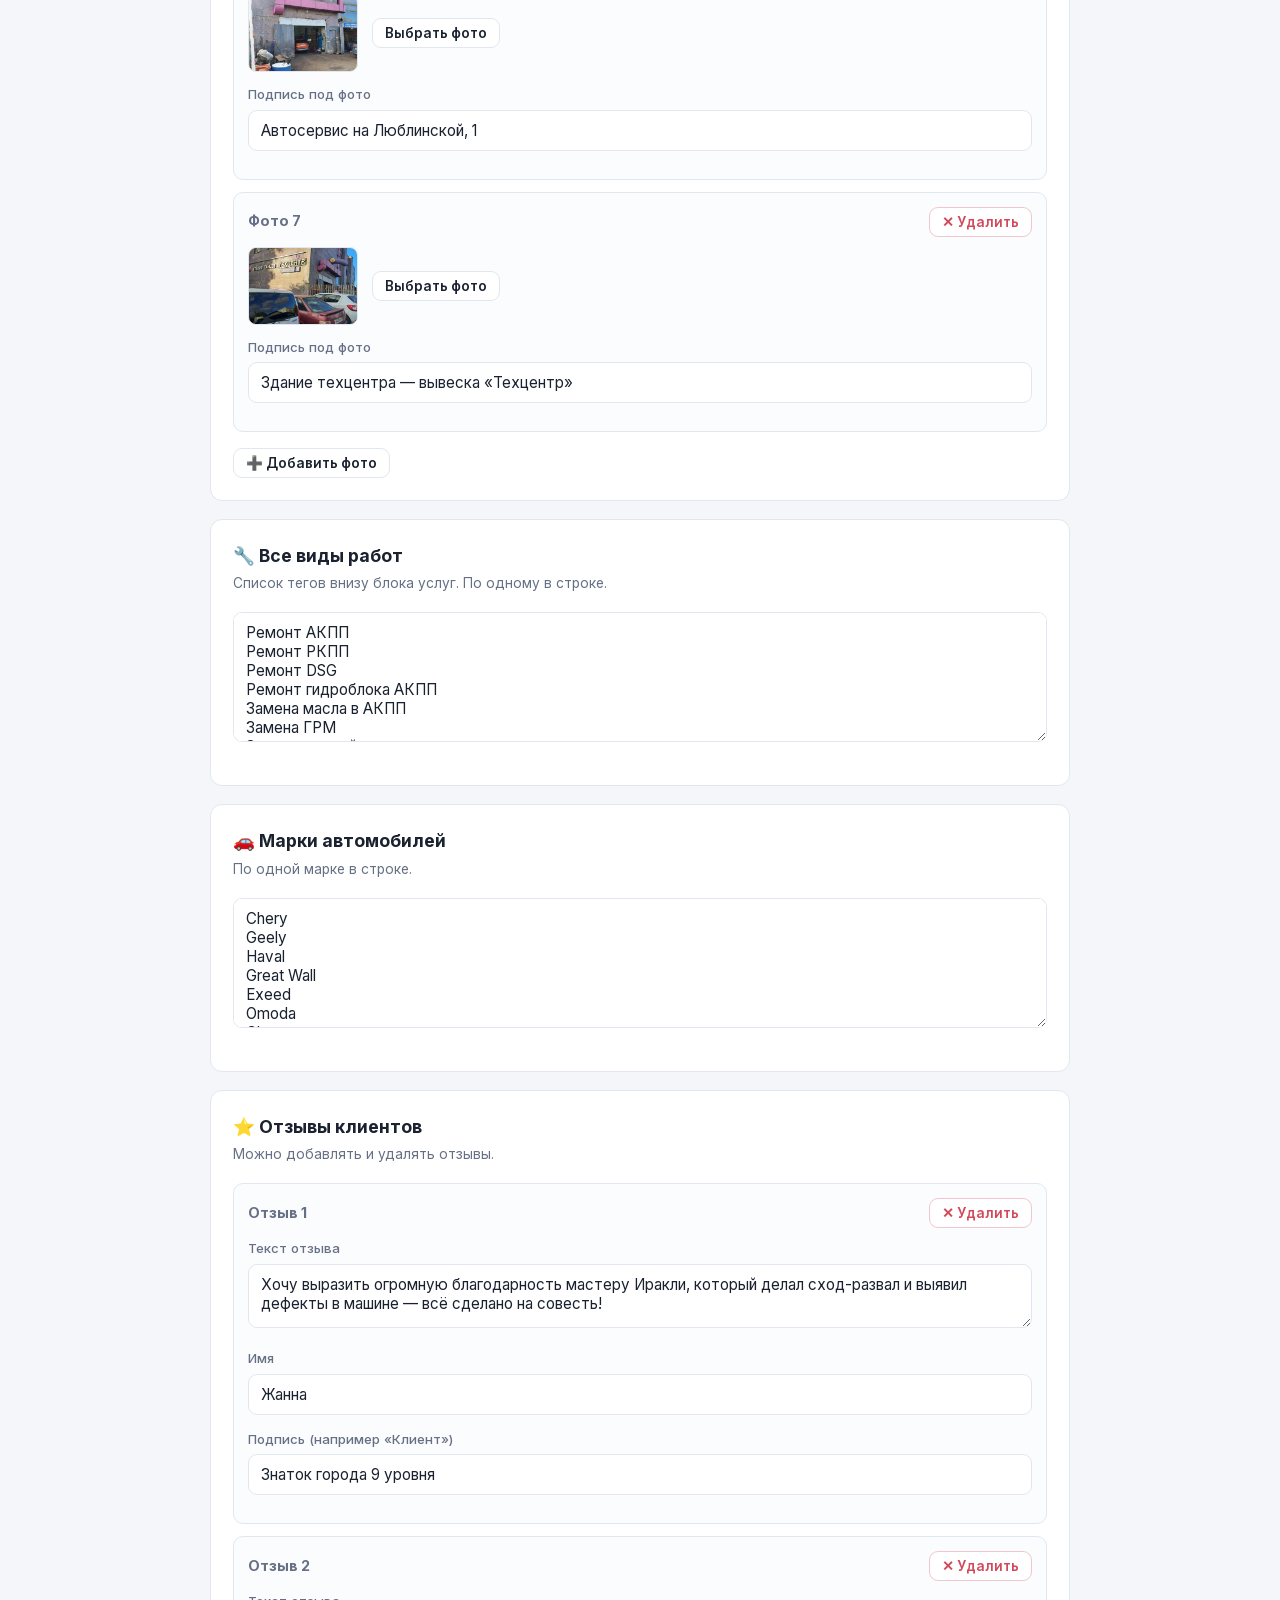
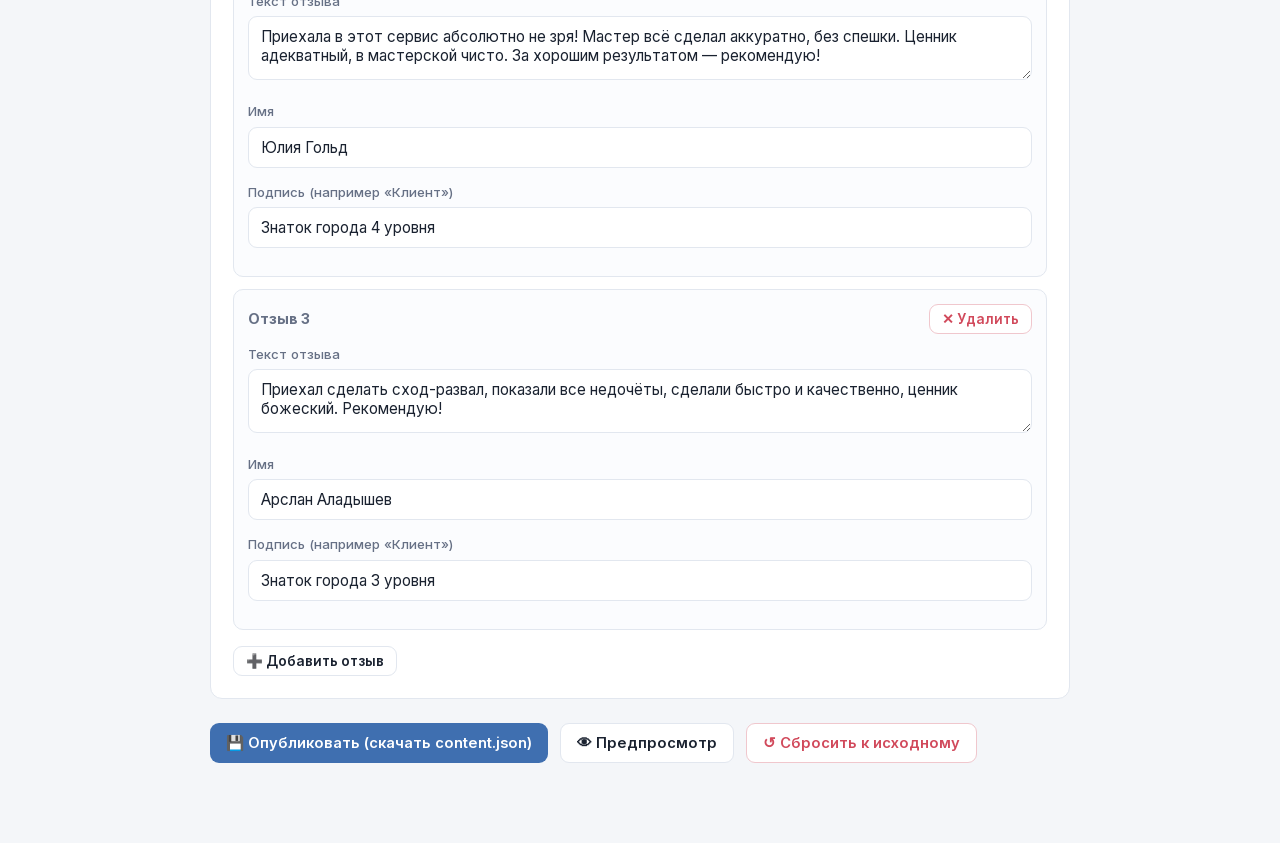
==== commit 78bd823a: "Fix legal gaps: phone-only intake, local fonts, rewritten privacy policy - Remove the lead form: it " ====
--- a/admin.html
+++ b/admin.html
@@ -3,14 +3,12 @@
 <head>
   <meta charset="UTF-8" />
   <meta name="viewport" content="width=device-width, initial-scale=1.0" />
-  <meta http-equiv="Content-Security-Policy" content="default-src 'self'; img-src 'self' data:; style-src 'self' https://fonts.googleapis.com 'unsafe-inline'; font-src 'self' https://fonts.gstatic.com; script-src 'self'; connect-src 'self'; base-uri 'self'; object-src 'none'" />
+  <meta http-equiv="Content-Security-Policy" content="default-src 'self'; img-src 'self' data:; style-src 'self' 'unsafe-inline'; font-src 'self'; script-src 'self'; connect-src 'self'; base-uri 'self'; object-src 'none'" />
   <meta name="referrer" content="strict-origin-when-cross-origin" />
   <meta name="robots" content="noindex, nofollow" />
   <title>Панель управления сайтом — ГарантАвто</title>
   <link rel="icon" type="image/jpeg" href="assets/logo.jpg" />
-  <link rel="preconnect" href="https://fonts.googleapis.com" />
-  <link rel="preconnect" href="https://fonts.gstatic.com" crossorigin />
-  <link href="https://fonts.googleapis.com/css2?family=Inter:wght@400;500;600;700;800&display=swap" rel="stylesheet" />
+  <link rel="stylesheet" href="css/fonts.css" />
   <style>
     :root {
       --bg: #f4f6f9; --panel: #ffffff; --line: #e2e7ef; --text: #1a2230;
--- a/css/fonts.css
+++ b/css/fonts.css
@@ -0,0 +1,315 @@
+/* cyrillic-ext */
+@font-face {
+  font-family: 'Inter';
+  font-style: normal;
+  font-weight: 400;
+  font-display: swap;
+  src: url(../assets/fonts/inter-5.woff2) format('woff2');
+  unicode-range: U+0460-052F, U+1C80-1C8A, U+20B4, U+2DE0-2DFF, U+A640-A69F, U+FE2E-FE2F;
+}
+/* cyrillic */
+@font-face {
+  font-family: 'Inter';
+  font-style: normal;
+  font-weight: 400;
+  font-display: swap;
+  src: url(../assets/fonts/inter-1.woff2) format('woff2');
+  unicode-range: U+0301, U+0400-045F, U+0490-0491, U+04B0-04B1, U+2116;
+}
+/* greek-ext */
+@font-face {
+  font-family: 'Inter';
+  font-style: normal;
+  font-weight: 400;
+  font-display: swap;
+  src: url(../assets/fonts/inter-6.woff2) format('woff2');
+  unicode-range: U+1F00-1FFF;
+}
+/* greek */
+@font-face {
+  font-family: 'Inter';
+  font-style: normal;
+  font-weight: 400;
+  font-display: swap;
+  src: url(../assets/fonts/inter-3.woff2) format('woff2');
+  unicode-range: U+0370-0377, U+037A-037F, U+0384-038A, U+038C, U+038E-03A1, U+03A3-03FF;
+}
+/* vietnamese */
+@font-face {
+  font-family: 'Inter';
+  font-style: normal;
+  font-weight: 400;
+  font-display: swap;
+  src: url(../assets/fonts/inter-7.woff2) format('woff2');
+  unicode-range: U+0102-0103, U+0110-0111, U+0128-0129, U+0168-0169, U+01A0-01A1, U+01AF-01B0, U+0300-0301, U+0303-0304, U+0308-0309, U+0323, U+0329, U+1EA0-1EF9, U+20AB;
+}
+/* latin-ext */
+@font-face {
+  font-family: 'Inter';
+  font-style: normal;
+  font-weight: 400;
+  font-display: swap;
+  src: url(../assets/fonts/inter-4.woff2) format('woff2');
+  unicode-range: U+0100-02BA, U+02BD-02C5, U+02C7-02CC, U+02CE-02D7, U+02DD-02FF, U+0304, U+0308, U+0329, U+1D00-1DBF, U+1E00-1E9F, U+1EF2-1EFF, U+2020, U+20A0-20AB, U+20AD-20C4, U+2113, U+2C60-2C7F, U+A720-A7FF;
+}
+/* latin */
+@font-face {
+  font-family: 'Inter';
+  font-style: normal;
+  font-weight: 400;
+  font-display: swap;
+  src: url(../assets/fonts/inter-2.woff2) format('woff2');
+  unicode-range: U+0000-00FF, U+0131, U+0152-0153, U+02BB-02BC, U+02C6, U+02DA, U+02DC, U+0304, U+0308, U+0329, U+2000-206F, U+20AC, U+2122, U+2191, U+2193, U+2212, U+2215, U+FEFF, U+FFFD;
+}
+/* cyrillic-ext */
+@font-face {
+  font-family: 'Inter';
+  font-style: normal;
+  font-weight: 500;
+  font-display: swap;
+  src: url(../assets/fonts/inter-5.woff2) format('woff2');
+  unicode-range: U+0460-052F, U+1C80-1C8A, U+20B4, U+2DE0-2DFF, U+A640-A69F, U+FE2E-FE2F;
+}
+/* cyrillic */
+@font-face {
+  font-family: 'Inter';
+  font-style: normal;
+  font-weight: 500;
+  font-display: swap;
+  src: url(../assets/fonts/inter-1.woff2) format('woff2');
+  unicode-range: U+0301, U+0400-045F, U+0490-0491, U+04B0-04B1, U+2116;
+}
+/* greek-ext */
+@font-face {
+  font-family: 'Inter';
+  font-style: normal;
+  font-weight: 500;
+  font-display: swap;
+  src: url(../assets/fonts/inter-6.woff2) format('woff2');
+  unicode-range: U+1F00-1FFF;
+}
+/* greek */
+@font-face {
+  font-family: 'Inter';
+  font-style: normal;
+  font-weight: 500;
+  font-display: swap;
+  src: url(../assets/fonts/inter-3.woff2) format('woff2');
+  unicode-range: U+0370-0377, U+037A-037F, U+0384-038A, U+038C, U+038E-03A1, U+03A3-03FF;
+}
+/* vietnamese */
+@font-face {
+  font-family: 'Inter';
+  font-style: normal;
+  font-weight: 500;
+  font-display: swap;
+  src: url(../assets/fonts/inter-7.woff2) format('woff2');
+  unicode-range: U+0102-0103, U+0110-0111, U+0128-0129, U+0168-0169, U+01A0-01A1, U+01AF-01B0, U+0300-0301, U+0303-0304, U+0308-0309, U+0323, U+0329, U+1EA0-1EF9, U+20AB;
+}
+/* latin-ext */
+@font-face {
+  font-family: 'Inter';
+  font-style: normal;
+  font-weight: 500;
+  font-display: swap;
+  src: url(../assets/fonts/inter-4.woff2) format('woff2');
+  unicode-range: U+0100-02BA, U+02BD-02C5, U+02C7-02CC, U+02CE-02D7, U+02DD-02FF, U+0304, U+0308, U+0329, U+1D00-1DBF, U+1E00-1E9F, U+1EF2-1EFF, U+2020, U+20A0-20AB, U+20AD-20C4, U+2113, U+2C60-2C7F, U+A720-A7FF;
+}
+/* latin */
+@font-face {
+  font-family: 'Inter';
+  font-style: normal;
+  font-weight: 500;
+  font-display: swap;
+  src: url(../assets/fonts/inter-2.woff2) format('woff2');
+  unicode-range: U+0000-00FF, U+0131, U+0152-0153, U+02BB-02BC, U+02C6, U+02DA, U+02DC, U+0304, U+0308, U+0329, U+2000-206F, U+20AC, U+2122, U+2191, U+2193, U+2212, U+2215, U+FEFF, U+FFFD;
+}
+/* cyrillic-ext */
+@font-face {
+  font-family: 'Inter';
+  font-style: normal;
+  font-weight: 600;
+  font-display: swap;
+  src: url(../assets/fonts/inter-5.woff2) format('woff2');
+  unicode-range: U+0460-052F, U+1C80-1C8A, U+20B4, U+2DE0-2DFF, U+A640-A69F, U+FE2E-FE2F;
+}
+/* cyrillic */
+@font-face {
+  font-family: 'Inter';
+  font-style: normal;
+  font-weight: 600;
+  font-display: swap;
+  src: url(../assets/fonts/inter-1.woff2) format('woff2');
+  unicode-range: U+0301, U+0400-045F, U+0490-0491, U+04B0-04B1, U+2116;
+}
+/* greek-ext */
+@font-face {
+  font-family: 'Inter';
+  font-style: normal;
+  font-weight: 600;
+  font-display: swap;
+  src: url(../assets/fonts/inter-6.woff2) format('woff2');
+  unicode-range: U+1F00-1FFF;
+}
+/* greek */
+@font-face {
+  font-family: 'Inter';
+  font-style: normal;
+  font-weight: 600;
+  font-display: swap;
+  src: url(../assets/fonts/inter-3.woff2) format('woff2');
+  unicode-range: U+0370-0377, U+037A-037F, U+0384-038A, U+038C, U+038E-03A1, U+03A3-03FF;
+}
+/* vietnamese */
+@font-face {
+  font-family: 'Inter';
+  font-style: normal;
+  font-weight: 600;
+  font-display: swap;
+  src: url(../assets/fonts/inter-7.woff2) format('woff2');
+  unicode-range: U+0102-0103, U+0110-0111, U+0128-0129, U+0168-0169, U+01A0-01A1, U+01AF-01B0, U+0300-0301, U+0303-0304, U+0308-0309, U+0323, U+0329, U+1EA0-1EF9, U+20AB;
+}
+/* latin-ext */
+@font-face {
+  font-family: 'Inter';
+  font-style: normal;
+  font-weight: 600;
+  font-display: swap;
+  src: url(../assets/fonts/inter-4.woff2) format('woff2');
+  unicode-range: U+0100-02BA, U+02BD-02C5, U+02C7-02CC, U+02CE-02D7, U+02DD-02FF, U+0304, U+0308, U+0329, U+1D00-1DBF, U+1E00-1E9F, U+1EF2-1EFF, U+2020, U+20A0-20AB, U+20AD-20C4, U+2113, U+2C60-2C7F, U+A720-A7FF;
+}
+/* latin */
+@font-face {
+  font-family: 'Inter';
+  font-style: normal;
+  font-weight: 600;
+  font-display: swap;
+  src: url(../assets/fonts/inter-2.woff2) format('woff2');
+  unicode-range: U+0000-00FF, U+0131, U+0152-0153, U+02BB-02BC, U+02C6, U+02DA, U+02DC, U+0304, U+0308, U+0329, U+2000-206F, U+20AC, U+2122, U+2191, U+2193, U+2212, U+2215, U+FEFF, U+FFFD;
+}
+/* cyrillic-ext */
+@font-face {
+  font-family: 'Inter';
+  font-style: normal;
+  font-weight: 700;
+  font-display: swap;
+  src: url(../assets/fonts/inter-5.woff2) format('woff2');
+  unicode-range: U+0460-052F, U+1C80-1C8A, U+20B4, U+2DE0-2DFF, U+A640-A69F, U+FE2E-FE2F;
+}
+/* cyrillic */
+@font-face {
+  font-family: 'Inter';
+  font-style: normal;
+  font-weight: 700;
+  font-display: swap;
+  src: url(../assets/fonts/inter-1.woff2) format('woff2');
+  unicode-range: U+0301, U+0400-045F, U+0490-0491, U+04B0-04B1, U+2116;
+}
+/* greek-ext */
+@font-face {
+  font-family: 'Inter';
+  font-style: normal;
+  font-weight: 700;
+  font-display: swap;
+  src: url(../assets/fonts/inter-6.woff2) format('woff2');
+  unicode-range: U+1F00-1FFF;
+}
+/* greek */
+@font-face {
+  font-family: 'Inter';
+  font-style: normal;
+  font-weight: 700;
+  font-display: swap;
+  src: url(../assets/fonts/inter-3.woff2) format('woff2');
+  unicode-range: U+0370-0377, U+037A-037F, U+0384-038A, U+038C, U+038E-03A1, U+03A3-03FF;
+}
+/* vietnamese */
+@font-face {
+  font-family: 'Inter';
+  font-style: normal;
+  font-weight: 700;
+  font-display: swap;
+  src: url(../assets/fonts/inter-7.woff2) format('woff2');
+  unicode-range: U+0102-0103, U+0110-0111, U+0128-0129, U+0168-0169, U+01A0-01A1, U+01AF-01B0, U+0300-0301, U+0303-0304, U+0308-0309, U+0323, U+0329, U+1EA0-1EF9, U+20AB;
+}
+/* latin-ext */
+@font-face {
+  font-family: 'Inter';
+  font-style: normal;
+  font-weight: 700;
+  font-display: swap;
+  src: url(../assets/fonts/inter-4.woff2) format('woff2');
+  unicode-range: U+0100-02BA, U+02BD-02C5, U+02C7-02CC, U+02CE-02D7, U+02DD-02FF, U+0304, U+0308, U+0329, U+1D00-1DBF, U+1E00-1E9F, U+1EF2-1EFF, U+2020, U+20A0-20AB, U+20AD-20C4, U+2113, U+2C60-2C7F, U+A720-A7FF;
+}
+/* latin */
+@font-face {
+  font-family: 'Inter';
+  font-style: normal;
+  font-weight: 700;
+  font-display: swap;
+  src: url(../assets/fonts/inter-2.woff2) format('woff2');
+  unicode-range: U+0000-00FF, U+0131, U+0152-0153, U+02BB-02BC, U+02C6, U+02DA, U+02DC, U+0304, U+0308, U+0329, U+2000-206F, U+20AC, U+2122, U+2191, U+2193, U+2212, U+2215, U+FEFF, U+FFFD;
+}
+/* cyrillic-ext */
+@font-face {
+  font-family: 'Inter';
+  font-style: normal;
+  font-weight: 800;
+  font-display: swap;
+  src: url(../assets/fonts/inter-5.woff2) format('woff2');
+  unicode-range: U+0460-052F, U+1C80-1C8A, U+20B4, U+2DE0-2DFF, U+A640-A69F, U+FE2E-FE2F;
+}
+/* cyrillic */
+@font-face {
+  font-family: 'Inter';
+  font-style: normal;
+  font-weight: 800;
+  font-display: swap;
+  src: url(../assets/fonts/inter-1.woff2) format('woff2');
+  unicode-range: U+0301, U+0400-045F, U+0490-0491, U+04B0-04B1, U+2116;
+}
+/* greek-ext */
+@font-face {
+  font-family: 'Inter';
+  font-style: normal;
+  font-weight: 800;
+  font-display: swap;
+  src: url(../assets/fonts/inter-6.woff2) format('woff2');
+  unicode-range: U+1F00-1FFF;
+}
+/* greek */
+@font-face {
+  font-family: 'Inter';
+  font-style: normal;
+  font-weight: 800;
+  font-display: swap;
+  src: url(../assets/fonts/inter-3.woff2) format('woff2');
+  unicode-range: U+0370-0377, U+037A-037F, U+0384-038A, U+038C, U+038E-03A1, U+03A3-03FF;
+}
+/* vietnamese */
+@font-face {
+  font-family: 'Inter';
+  font-style: normal;
+  font-weight: 800;
+  font-display: swap;
+  src: url(../assets/fonts/inter-7.woff2) format('woff2');
+  unicode-range: U+0102-0103, U+0110-0111, U+0128-0129, U+0168-0169, U+01A0-01A1, U+01AF-01B0, U+0300-0301, U+0303-0304, U+0308-0309, U+0323, U+0329, U+1EA0-1EF9, U+20AB;
+}
+/* latin-ext */
+@font-face {
+  font-family: 'Inter';
+  font-style: normal;
+  font-weight: 800;
+  font-display: swap;
+  src: url(../assets/fonts/inter-4.woff2) format('woff2');
+  unicode-range: U+0100-02BA, U+02BD-02C5, U+02C7-02CC, U+02CE-02D7, U+02DD-02FF, U+0304, U+0308, U+0329, U+1D00-1DBF, U+1E00-1E9F, U+1EF2-1EFF, U+2020, U+20A0-20AB, U+20AD-20C4, U+2113, U+2C60-2C7F, U+A720-A7FF;
+}
+/* latin */
+@font-face {
+  font-family: 'Inter';
+  font-style: normal;
+  font-weight: 800;
+  font-display: swap;
+  src: url(../assets/fonts/inter-2.woff2) format('woff2');
+  unicode-range: U+0000-00FF, U+0131, U+0152-0153, U+02BB-02BC, U+02C6, U+02DA, U+02DC, U+0304, U+0308, U+0329, U+2000-206F, U+20AC, U+2122, U+2191, U+2193, U+2212, U+2215, U+FEFF, U+FFFD;
+}
